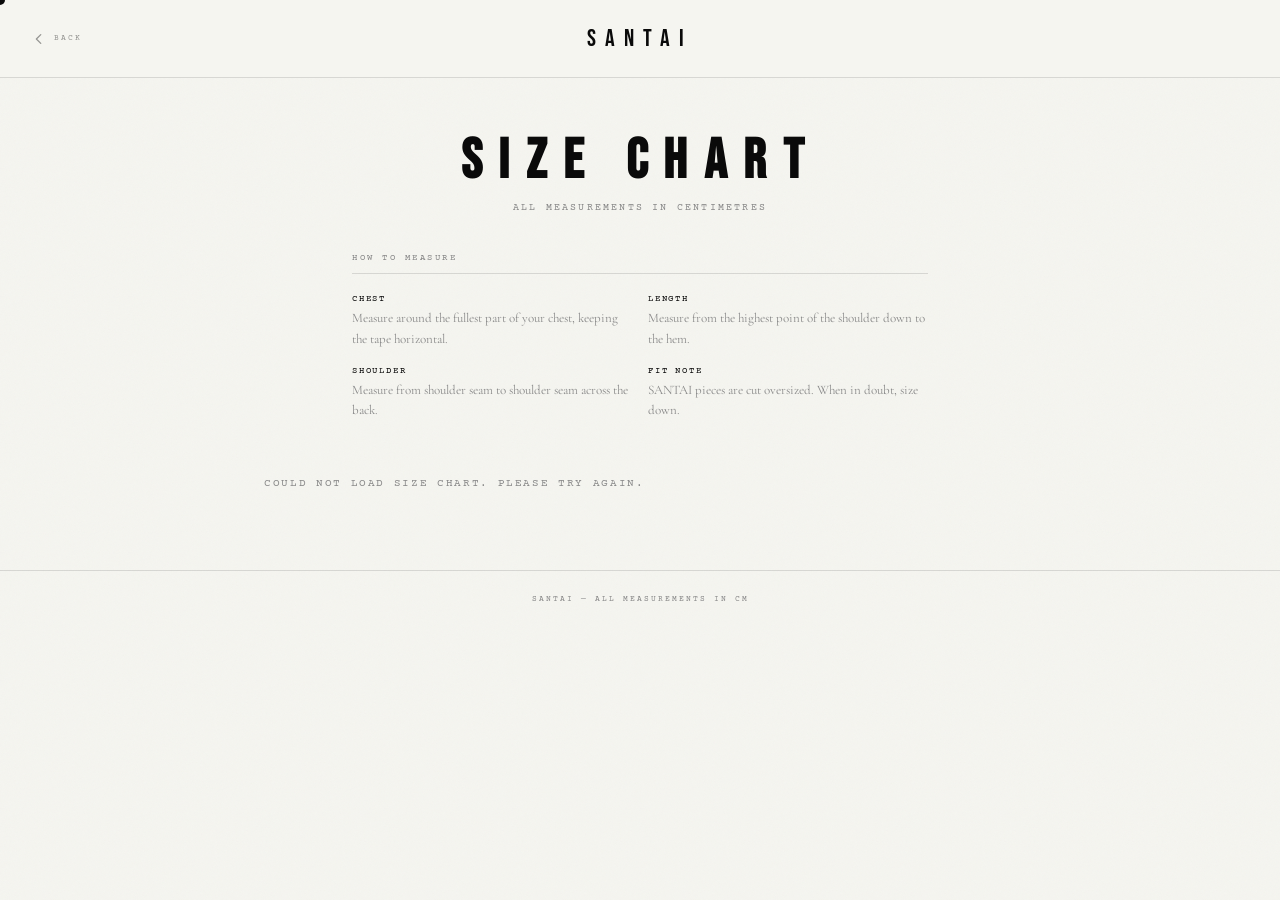
==== sizechart.html @ 9e0b858a "Rename sizechart to sizechart.html" ====
<!DOCTYPE html>
<html lang="en">
<head>
<meta charset="UTF-8"/>
<meta name="viewport" content="width=device-width, initial-scale=1.0"/>
<title>SANTAI — Size Chart</title>
<link rel="preconnect" href="https://fonts.googleapis.com">
<link rel="preconnect" href="https://fonts.gstatic.com" crossorigin>
<link rel="preconnect" href="https://iddwjrusnkvblezkrqjz.supabase.co">
<link href="https://fonts.googleapis.com/css2?family=Cormorant+Garamond:ital,wght@0,300;0,400;1,300&family=Bebas+Neue&family=Courier+Prime&display=swap" rel="stylesheet" media="print" onload="this.media='all'">
<noscript><link href="https://fonts.googleapis.com/css2?family=Cormorant+Garamond:ital,wght@0,300;0,400;1,300&family=Bebas+Neue&family=Courier+Prime&display=swap" rel="stylesheet"></noscript>
<style>
*,*::before,*::after{box-sizing:border-box;margin:0;padding:0}
:root{--bg:#f5f5f0;--fg:#0a0a0a;--mid:#888;--border:rgba(0,0,0,0.12)}
html{background:var(--bg);color:var(--fg);font-family:'Courier Prime',monospace}
body{min-height:100vh;overflow-x:hidden;cursor:none}
@media(pointer:coarse){body{cursor:auto}}

#cursor{position:fixed;top:0;left:0;z-index:9999;width:10px;height:10px;background:var(--fg);border-radius:50%;pointer-events:none;transform:translate(-50%,-50%);transition:width .2s,height .2s}
@media(pointer:coarse){#cursor{display:none}}

.grain{position:fixed;inset:0;z-index:0;pointer-events:none;opacity:.032;background-image:url("data:image/svg+xml,%3Csvg viewBox='0 0 256 256' xmlns='http://www.w3.org/2000/svg'%3E%3Cfilter id='n'%3E%3CfeTurbulence type='fractalNoise' baseFrequency='.9' numOctaves='4' stitchTiles='stitch'/%3E%3C/filter%3E%3Crect width='100%25' height='100%25' filter='url(%23n)'/%3E%3C/svg%3E");background-size:128px}

/* ── HEADER ── */
header{
  position:sticky;top:0;z-index:100;
  background:var(--bg);
  border-bottom:1px solid var(--border);
  display:flex;align-items:center;justify-content:center;
  padding:24px 32px;
  position:relative;
}
.back-link{
  position:absolute;left:32px;top:50%;transform:translateY(-50%);
  display:flex;align-items:center;gap:8px;
  font-size:8px;letter-spacing:.25em;text-transform:uppercase;
  color:var(--fg);opacity:.4;text-decoration:none;
  transition:opacity .2s;cursor:none;
}
.back-link:hover{opacity:1}
.back-link svg{display:block}
.logo-text{font-family:'Bebas Neue',sans-serif;font-size:24px;letter-spacing:.38em}
.logo-img{max-height:32px;max-width:140px;object-fit:contain;display:none}
.logo-img.show{display:block}

/* ── PAGE TITLE ── */
.page-title{
  text-align:center;
  padding:56px 32px 40px;
}
.page-title h1{
  font-family:'Bebas Neue',sans-serif;
  font-size:clamp(32px,6vw,56px);
  letter-spacing:.3em;
  line-height:1;
  margin-bottom:12px;
}
.page-title p{
  font-size:10px;letter-spacing:.22em;text-transform:uppercase;color:var(--mid);
}

/* ── MEASURING GUIDE ── */
.guide{
  max-width:640px;margin:0 auto 56px;
  padding:0 32px;
}
.guide-title{
  font-size:9px;letter-spacing:.28em;text-transform:uppercase;color:var(--mid);
  border-bottom:1px solid var(--border);padding-bottom:10px;margin-bottom:20px;
}
.guide-items{display:grid;grid-template-columns:1fr 1fr;gap:16px}
.guide-item{}
.guide-item strong{
  display:block;font-size:9px;letter-spacing:.2em;text-transform:uppercase;
  color:var(--fg);margin-bottom:4px;font-weight:normal;
}
.guide-item p{
  font-family:'Cormorant Garamond',serif;
  font-size:13px;line-height:1.6;color:var(--mid);
}
@media(max-width:480px){.guide-items{grid-template-columns:1fr}}

/* ── ARTICLES ── */
.articles{
  max-width:800px;margin:0 auto;
  padding:0 24px 80px;
  display:flex;flex-direction:column;gap:64px;
}

.article-block{}
.article-name{
  font-family:'Bebas Neue',sans-serif;
  font-size:clamp(24px,5vw,40px);
  letter-spacing:.28em;
  line-height:1;
  margin-bottom:4px;
}
.article-sub{
  font-size:9px;letter-spacing:.22em;text-transform:uppercase;color:var(--mid);
  margin-bottom:28px;
}

/* ── SIZE TABLE ── */
.sz-wrap{overflow-x:auto;-webkit-overflow-scrolling:touch;}
table.sz{
  width:100%;border-collapse:collapse;
  font-size:11px;letter-spacing:.15em;text-transform:uppercase;
}
table.sz th{
  border-bottom:1px solid var(--border);
  padding:10px 0;text-align:left;
  font-weight:normal;color:var(--mid);
  font-size:9px;letter-spacing:.2em;
  white-space:nowrap;
}
table.sz td{
  padding:12px 0;
  border-bottom:1px solid rgba(0,0,0,.06);
  font-family:'Cormorant Garamond',serif;
  font-size:15px;
  letter-spacing:.05em;
}
table.sz tr:last-child td{border-bottom:none}
table.sz td:first-child{
  font-family:'Bebas Neue',sans-serif;
  font-size:20px;letter-spacing:.2em;
}
table.sz td:not(:first-child){padding-right:16px}

/* ── MOBILE CARDS ── */
.sz-cards{display:none}
@media(max-width:500px){
  table.sz{display:none}
  .sz-cards{
    display:grid;
    grid-template-columns:1fr 1fr;
    gap:1px;
    background:var(--border);
    border:1px solid var(--border);
    overflow:hidden;
  }
  .sz-card{
    background:var(--bg);
    padding:16px 14px;
  }
  .sz-card-size{
    font-family:'Bebas Neue',sans-serif;
    font-size:28px;letter-spacing:.2em;
    color:var(--fg);line-height:1;
    margin-bottom:10px;
  }
  .sz-card-row{
    display:flex;justify-content:space-between;align-items:baseline;
    padding:4px 0;
    border-bottom:1px solid var(--border);
  }
  .sz-card-row:last-child{border-bottom:none}
  .sz-card-label{
    font-size:8px;letter-spacing:.2em;text-transform:uppercase;color:var(--mid);
  }
  .sz-card-val{
    font-family:'Cormorant Garamond',serif;
    font-size:14px;color:var(--fg);
  }
}

/* ── UNIT NOTE ── */
.unit-note{
  font-size:9px;letter-spacing:.2em;text-transform:uppercase;
  color:var(--mid);margin-top:16px;
}

/* ── FOOTER ── */
footer{
  border-top:1px solid var(--border);
  text-align:center;padding:24px 32px;
  font-size:8px;letter-spacing:.25em;text-transform:uppercase;color:var(--mid);
}

/* ── LOADING ── */
#loading{
  position:fixed;inset:0;z-index:500;
  background:var(--bg);
  display:flex;align-items:center;justify-content:center;
  flex-direction:column;gap:16px;
  transition:opacity .5s;
}
#loading.fade{opacity:0;pointer-events:none}
.loading-logo{font-family:'Bebas Neue',sans-serif;font-size:28px;letter-spacing:.4em}
.loading-bar-wrap{width:100px;height:1px;background:var(--border)}
.loading-bar{height:1px;background:var(--fg);width:0%;transition:width .4s ease}

@keyframes fadeUp{from{opacity:0;transform:translateY(12px)}to{opacity:1;transform:translateY(0)}}
.anim{animation:fadeUp .7s ease both}
</style>
</head>
<body>

<div id="cursor"></div>
<div class="grain"></div>

<div id="loading">
  <div class="loading-logo">SANTAI</div>
  <div class="loading-bar-wrap"><div class="loading-bar" id="lbar"></div></div>
</div>

<header>
  <a class="back-link" href="index.html">
    <svg width="14" height="14" viewBox="0 0 16 16" fill="none" stroke="currentColor" stroke-width="1.5" stroke-linecap="round" stroke-linejoin="round"><path d="M10 3L5 8l5 5"/></svg>
    Back
  </a>
  <img class="logo-img" id="logoImg" src="" alt="SANTAI" loading="eager"/>
  <div class="logo-text" id="logoText">SANTAI</div>
</header>

<main>
  <div class="page-title anim">
    <h1>Size Chart</h1>
    <p>All measurements in centimetres</p>
  </div>

  <div class="guide anim" style="animation-delay:.1s">
    <div class="guide-title">How to Measure</div>
    <div class="guide-items">
      <div class="guide-item">
        <strong>Chest</strong>
        <p>Measure around the fullest part of your chest, keeping the tape horizontal.</p>
      </div>
      <div class="guide-item">
        <strong>Length</strong>
        <p>Measure from the highest point of the shoulder down to the hem.</p>
      </div>
      <div class="guide-item">
        <strong>Shoulder</strong>
        <p>Measure from shoulder seam to shoulder seam across the back.</p>
      </div>
      <div class="guide-item">
        <strong>Fit Note</strong>
        <p>SANTAI pieces are cut oversized. When in doubt, size down.</p>
      </div>
    </div>
  </div>

  <div class="articles" id="articles"></div>
</main>

<footer id="footerTxt">SANTAI — All measurements in cm</footer>

<script>
const SB_URL='https://iddwjrusnkvblezkrqjz.supabase.co';
const SB_KEY='eyJhbGciOiJIUzI1NiIsInR5cCI6IkpXVCJ9.eyJpc3MiOiJzdXBhYmFzZSIsInJlZiI6ImlkZHdqcnVzbmt2YmxlemtycWp6Iiwicm9sZSI6ImFub24iLCJpYXQiOjE3NzM4NDg2NTYsImV4cCI6MjA4OTQyNDY1Nn0.Z_5QInMfYMbOY8HRz9omb-3LBKS4bU3V6q_-ESbgQW4';
const H={'apikey':SB_KEY,'Authorization':`Bearer ${SB_KEY}`};

// Cursor
const cur=document.getElementById('cursor');
document.addEventListener('mousemove',e=>{ cur.style.left=e.clientX+'px'; cur.style.top=e.clientY+'px'; });

function setBar(p){ document.getElementById('lbar').style.width=p+'%'; }
function hideLoading(){
  setBar(100);
  setTimeout(()=>{ const l=document.getElementById('loading'); l.classList.add('fade'); setTimeout(()=>l.style.display='none',500); },200);
}

function parseSizes(s){
  if(!s||!s.trim()) return [];
  return s.trim().split('\n').filter(Boolean).map(l=>{
    const[size,chest,length,shoulder]=l.split(',').map(x=>x.trim());
    return {size,chest,length,shoulder};
  });
}

function renderSzTable(sizes){
  const rows=sizes.map(r=>`<tr>
    <td>${r.size||''}</td>
    <td>${r.chest||''} cm</td>
    <td>${r.length||''} cm</td>
    <td>${r.shoulder||''} cm</td>
  </tr>`).join('');
  return `<table class="sz">
    <thead><tr><th>Size</th><th>Chest</th><th>Length</th><th>Shoulder</th></tr></thead>
    <tbody>${rows}</tbody>
  </table>`;
}

function renderSzCards(sizes){
  const cards=sizes.map(r=>`
    <div class="sz-card">
      <div class="sz-card-size">${r.size||''}</div>
      <div class="sz-card-row"><span class="sz-card-label">Chest</span><span class="sz-card-val">${r.chest||''} cm</span></div>
      <div class="sz-card-row"><span class="sz-card-label">Length</span><span class="sz-card-val">${r.length||''} cm</span></div>
      <div class="sz-card-row"><span class="sz-card-label">Shoulder</span><span class="sz-card-val">${r.shoulder||''} cm</span></div>
    </div>`).join('');
  return `<div class="sz-cards">${cards}</div>`;
}

async function load(){
  setBar(20);
  try{
    const [gRes,aRes]=await Promise.all([
      fetch(`${SB_URL}/rest/v1/santai_global?id=eq.1`,{headers:H}),
      fetch(`${SB_URL}/rest/v1/santai_articles?order=sort_order.asc`,{headers:H})
    ]);
    const [globals,arts]=await Promise.all([gRes.json(),aRes.json()]);
    const g=globals[0]||{};
    setBar(80);

    // Apply logo
    const li=document.getElementById('logoImg'), lt=document.getElementById('logoText');
    if(g.logo_img){ li.src=g.logo_img; li.classList.add('show'); lt.style.display='none'; }

    // Render articles
    const container=document.getElementById('articles');
    arts.forEach((art,i)=>{
      if(!art.sizes||!art.sizes.trim()) return;
      const sizes=parseSizes(art.sizes);
      if(!sizes.length) return;
      const block=document.createElement('div');
      block.className='article-block anim';
      block.style.animationDelay=(i*0.08+0.15)+'s';
      block.innerHTML=`
        <div class="article-name">${art.name||'Untitled'}</div>
        <div class="article-sub">${art.sub||''}</div>
        <div class="sz-wrap">
          ${renderSzTable(sizes)}
          ${renderSzCards(sizes)}
        </div>
        <div class="unit-note">All measurements in centimetres (cm)</div>`;
      container.appendChild(block);
    });

    hideLoading();
  }catch(e){
    console.error(e);
    document.getElementById('articles').innerHTML=`<p style="color:var(--mid);font-size:11px;letter-spacing:.15em;text-transform:uppercase">Could not load size chart. Please try again.</p>`;
    hideLoading();
  }
}

load();
</script>
</body>
</html>
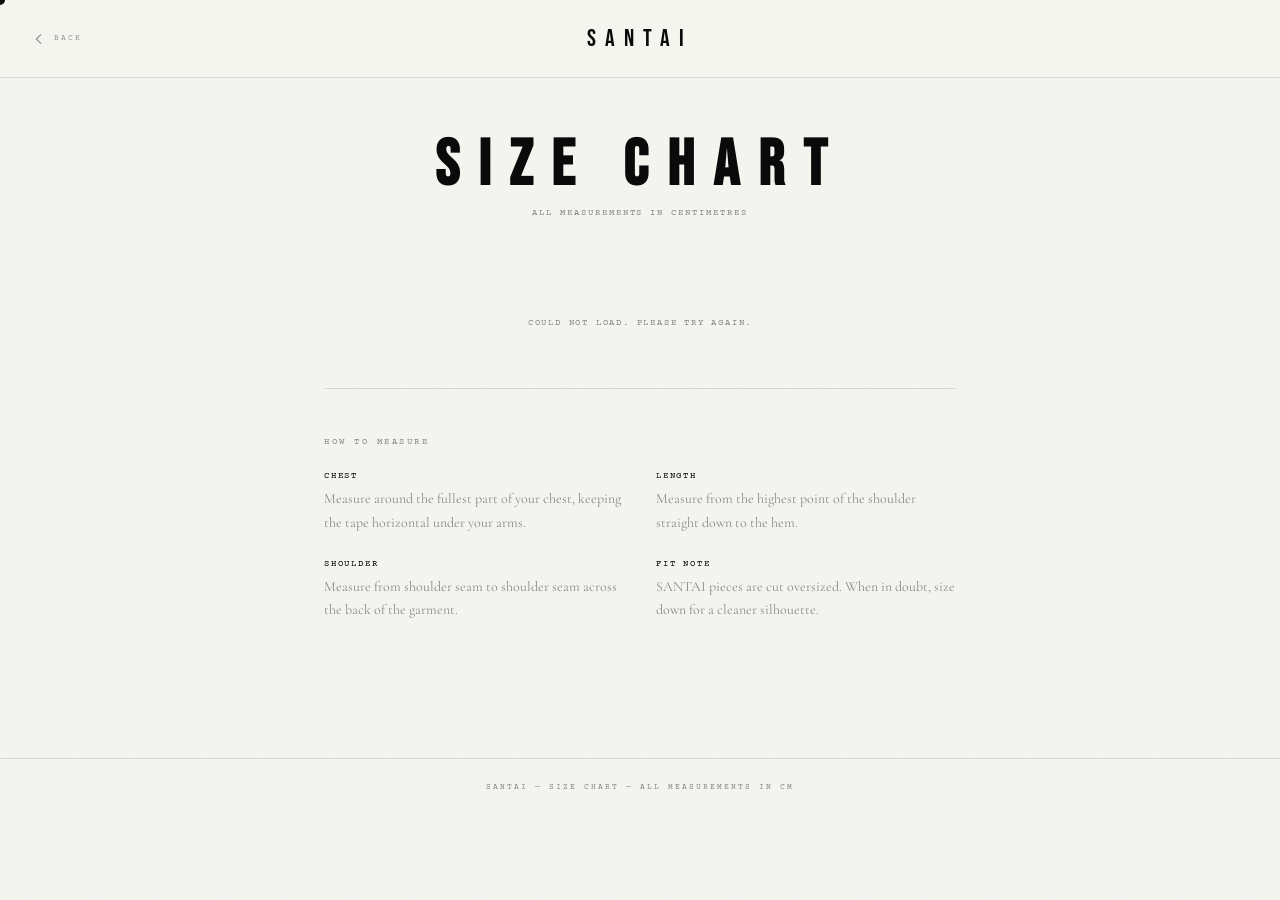
==== commit 2c3bd718: "Update sizechart.html" ====
--- a/sizechart.html
+++ b/sizechart.html
@@ -43,92 +43,59 @@
 .logo-img{max-height:32px;max-width:140px;object-fit:contain;display:none}
 .logo-img.show{display:block}
 
+/* ── MAIN WRAP ── */
+.wrap{
+  max-width:680px;
+  margin:0 auto;
+  padding:0 24px 80px;
+}
+
 /* ── PAGE TITLE ── */
 .page-title{
   text-align:center;
-  padding:56px 32px 40px;
+  padding:56px 0 40px;
 }
 .page-title h1{
   font-family:'Bebas Neue',sans-serif;
-  font-size:clamp(32px,6vw,56px);
+  font-size:clamp(36px,7vw,64px);
   letter-spacing:.3em;
   line-height:1;
-  margin-bottom:12px;
+  margin-bottom:10px;
 }
 .page-title p{
-  font-size:10px;letter-spacing:.22em;text-transform:uppercase;color:var(--mid);
-}
-
-/* ── MEASURING GUIDE ── */
-.guide{
-  max-width:640px;margin:0 auto 56px;
-  padding:0 32px;
-}
-.guide-title{
-  font-size:9px;letter-spacing:.28em;text-transform:uppercase;color:var(--mid);
-  border-bottom:1px solid var(--border);padding-bottom:10px;margin-bottom:20px;
-}
-.guide-items{display:grid;grid-template-columns:1fr 1fr;gap:16px}
-.guide-item{}
-.guide-item strong{
-  display:block;font-size:9px;letter-spacing:.2em;text-transform:uppercase;
-  color:var(--fg);margin-bottom:4px;font-weight:normal;
-}
-.guide-item p{
-  font-family:'Cormorant Garamond',serif;
-  font-size:13px;line-height:1.6;color:var(--mid);
-}
-@media(max-width:480px){.guide-items{grid-template-columns:1fr}}
-
-/* ── ARTICLES ── */
-.articles{
-  max-width:800px;margin:0 auto;
-  padding:0 24px 80px;
-  display:flex;flex-direction:column;gap:64px;
-}
-
-.article-block{}
-.article-name{
-  font-family:'Bebas Neue',sans-serif;
-  font-size:clamp(24px,5vw,40px);
-  letter-spacing:.28em;
-  line-height:1;
-  margin-bottom:4px;
-}
-.article-sub{
   font-size:9px;letter-spacing:.22em;text-transform:uppercase;color:var(--mid);
-  margin-bottom:28px;
-}
-
-/* ── SIZE TABLE ── */
-.sz-wrap{overflow-x:auto;-webkit-overflow-scrolling:touch;}
+}
+
+/* ── SIZE TABLE — desktop ── */
+.sz-wrap{overflow-x:auto;-webkit-overflow-scrolling:touch;margin-bottom:12px}
 table.sz{
   width:100%;border-collapse:collapse;
-  font-size:11px;letter-spacing:.15em;text-transform:uppercase;
 }
 table.sz th{
   border-bottom:1px solid var(--border);
   padding:10px 0;text-align:left;
   font-weight:normal;color:var(--mid);
-  font-size:9px;letter-spacing:.2em;
+  font-size:9px;letter-spacing:.22em;text-transform:uppercase;
   white-space:nowrap;
 }
 table.sz td{
-  padding:12px 0;
+  padding:16px 0;
   border-bottom:1px solid rgba(0,0,0,.06);
-  font-family:'Cormorant Garamond',serif;
-  font-size:15px;
-  letter-spacing:.05em;
 }
 table.sz tr:last-child td{border-bottom:none}
 table.sz td:first-child{
   font-family:'Bebas Neue',sans-serif;
-  font-size:20px;letter-spacing:.2em;
-}
-table.sz td:not(:first-child){padding-right:16px}
-
-/* ── MOBILE CARDS ── */
+  font-size:26px;letter-spacing:.2em;width:80px;
+}
+table.sz td:not(:first-child){
+  font-family:'Cormorant Garamond',serif;
+  font-size:17px;letter-spacing:.04em;
+  padding-right:20px;
+}
+
+/* ── SIZE CARDS — mobile ── */
 .sz-cards{display:none}
+
 @media(max-width:500px){
   table.sz{display:none}
   .sz-cards{
@@ -138,36 +105,61 @@
     background:var(--border);
     border:1px solid var(--border);
     overflow:hidden;
+    margin-bottom:12px;
   }
   .sz-card{
     background:var(--bg);
-    padding:16px 14px;
+    padding:18px 14px;
   }
   .sz-card-size{
     font-family:'Bebas Neue',sans-serif;
-    font-size:28px;letter-spacing:.2em;
+    font-size:32px;letter-spacing:.2em;
     color:var(--fg);line-height:1;
-    margin-bottom:10px;
+    margin-bottom:12px;
   }
   .sz-card-row{
     display:flex;justify-content:space-between;align-items:baseline;
-    padding:4px 0;
+    padding:5px 0;
     border-bottom:1px solid var(--border);
   }
   .sz-card-row:last-child{border-bottom:none}
-  .sz-card-label{
-    font-size:8px;letter-spacing:.2em;text-transform:uppercase;color:var(--mid);
-  }
-  .sz-card-val{
-    font-family:'Cormorant Garamond',serif;
-    font-size:14px;color:var(--fg);
-  }
+  .sz-card-label{font-size:8px;letter-spacing:.2em;text-transform:uppercase;color:var(--mid)}
+  .sz-card-val{font-family:'Cormorant Garamond',serif;font-size:15px;color:var(--fg)}
 }
 
 /* ── UNIT NOTE ── */
 .unit-note{
   font-size:9px;letter-spacing:.2em;text-transform:uppercase;
-  color:var(--mid);margin-top:16px;
+  color:var(--mid);margin-bottom:56px;
+}
+
+/* ── DIVIDER ── */
+.divider{height:1px;background:var(--border);margin-bottom:48px}
+
+/* ── HOW TO MEASURE ── */
+.section-label{
+  font-size:9px;letter-spacing:.28em;text-transform:uppercase;
+  color:var(--mid);margin-bottom:24px;
+}
+.guide-items{
+  display:grid;grid-template-columns:1fr 1fr;gap:24px 32px;
+  margin-bottom:56px;
+}
+@media(max-width:480px){.guide-items{grid-template-columns:1fr;gap:20px}}
+
+.guide-item strong{
+  display:block;font-size:9px;letter-spacing:.2em;text-transform:uppercase;
+  color:var(--fg);margin-bottom:6px;font-weight:normal;
+}
+.guide-item p{
+  font-family:'Cormorant Garamond',serif;
+  font-size:14px;line-height:1.7;color:var(--mid);
+}
+
+/* ── EMPTY STATE ── */
+.empty{
+  text-align:center;padding:60px 0;
+  font-size:9px;letter-spacing:.2em;text-transform:uppercase;color:var(--mid);
 }
 
 /* ── FOOTER ── */
@@ -190,8 +182,8 @@
 .loading-bar-wrap{width:100px;height:1px;background:var(--border)}
 .loading-bar{height:1px;background:var(--fg);width:0%;transition:width .4s ease}
 
-@keyframes fadeUp{from{opacity:0;transform:translateY(12px)}to{opacity:1;transform:translateY(0)}}
-.anim{animation:fadeUp .7s ease both}
+@keyframes fadeUp{from{opacity:0;transform:translateY(10px)}to{opacity:1;transform:translateY(0)}}
+.anim{animation:fadeUp .65s ease both}
 </style>
 </head>
 <body>
@@ -205,7 +197,7 @@
 </div>
 
 <header>
-  <a class="back-link" href="index.html">
+  <a class="back-link" href="index.html" cursor="none">
     <svg width="14" height="14" viewBox="0 0 16 16" fill="none" stroke="currentColor" stroke-width="1.5" stroke-linecap="round" stroke-linejoin="round"><path d="M10 3L5 8l5 5"/></svg>
     Back
   </a>
@@ -214,44 +206,53 @@
 </header>
 
 <main>
-  <div class="page-title anim">
-    <h1>Size Chart</h1>
-    <p>All measurements in centimetres</p>
-  </div>
-
-  <div class="guide anim" style="animation-delay:.1s">
-    <div class="guide-title">How to Measure</div>
-    <div class="guide-items">
-      <div class="guide-item">
-        <strong>Chest</strong>
-        <p>Measure around the fullest part of your chest, keeping the tape horizontal.</p>
-      </div>
-      <div class="guide-item">
-        <strong>Length</strong>
-        <p>Measure from the highest point of the shoulder down to the hem.</p>
-      </div>
-      <div class="guide-item">
-        <strong>Shoulder</strong>
-        <p>Measure from shoulder seam to shoulder seam across the back.</p>
-      </div>
-      <div class="guide-item">
-        <strong>Fit Note</strong>
-        <p>SANTAI pieces are cut oversized. When in doubt, size down.</p>
+  <div class="wrap">
+
+    <!-- TITLE -->
+    <div class="page-title anim">
+      <h1>Size Chart</h1>
+      <p>All measurements in centimetres</p>
+    </div>
+
+    <!-- SIZE CHART — rendered by JS -->
+    <div id="sz-container" class="anim" style="animation-delay:.1s"></div>
+
+    <!-- DIVIDER -->
+    <div class="divider anim" style="animation-delay:.18s"></div>
+
+    <!-- HOW TO MEASURE -->
+    <div class="anim" style="animation-delay:.22s">
+      <div class="section-label">How to Measure</div>
+      <div class="guide-items">
+        <div class="guide-item">
+          <strong>Chest</strong>
+          <p>Measure around the fullest part of your chest, keeping the tape horizontal under your arms.</p>
+        </div>
+        <div class="guide-item">
+          <strong>Length</strong>
+          <p>Measure from the highest point of the shoulder straight down to the hem.</p>
+        </div>
+        <div class="guide-item">
+          <strong>Shoulder</strong>
+          <p>Measure from shoulder seam to shoulder seam across the back of the garment.</p>
+        </div>
+        <div class="guide-item">
+          <strong>Fit Note</strong>
+          <p>SANTAI pieces are cut oversized. When in doubt, size down for a cleaner silhouette.</p>
+        </div>
       </div>
     </div>
+
   </div>
-
-  <div class="articles" id="articles"></div>
 </main>
 
-<footer id="footerTxt">SANTAI — All measurements in cm</footer>
+<footer>SANTAI — Size Chart — All measurements in cm</footer>
 
 <script>
 const SB_URL='https://iddwjrusnkvblezkrqjz.supabase.co';
 const SB_KEY='eyJhbGciOiJIUzI1NiIsInR5cCI6IkpXVCJ9.eyJpc3MiOiJzdXBhYmFzZSIsInJlZiI6ImlkZHdqcnVzbmt2YmxlemtycWp6Iiwicm9sZSI6ImFub24iLCJpYXQiOjE3NzM4NDg2NTYsImV4cCI6MjA4OTQyNDY1Nn0.Z_5QInMfYMbOY8HRz9omb-3LBKS4bU3V6q_-ESbgQW4';
 const H={'apikey':SB_KEY,'Authorization':`Bearer ${SB_KEY}`};
 
-// Cursor
 const cur=document.getElementById('cursor');
 document.addEventListener('mousemove',e=>{ cur.style.left=e.clientX+'px'; cur.style.top=e.clientY+'px'; });
 
@@ -269,20 +270,20 @@
   });
 }
 
-function renderSzTable(sizes){
+function renderTable(sizes){
   const rows=sizes.map(r=>`<tr>
     <td>${r.size||''}</td>
     <td>${r.chest||''} cm</td>
     <td>${r.length||''} cm</td>
     <td>${r.shoulder||''} cm</td>
   </tr>`).join('');
-  return `<table class="sz">
+  return `<div class="sz-wrap"><table class="sz">
     <thead><tr><th>Size</th><th>Chest</th><th>Length</th><th>Shoulder</th></tr></thead>
     <tbody>${rows}</tbody>
-  </table>`;
-}
-
-function renderSzCards(sizes){
+  </table></div>`;
+}
+
+function renderCards(sizes){
   const cards=sizes.map(r=>`
     <div class="sz-card">
       <div class="sz-card-size">${r.size||''}</div>
@@ -296,42 +297,31 @@
 async function load(){
   setBar(20);
   try{
-    const [gRes,aRes]=await Promise.all([
-      fetch(`${SB_URL}/rest/v1/santai_global?id=eq.1`,{headers:H}),
-      fetch(`${SB_URL}/rest/v1/santai_articles?order=sort_order.asc`,{headers:H})
-    ]);
-    const [globals,arts]=await Promise.all([gRes.json(),aRes.json()]);
-    const g=globals[0]||{};
+    const res=await fetch(`${SB_URL}/rest/v1/santai_global?id=eq.1`,{headers:H});
+    const data=await res.json();
+    const g=data[0]||{};
     setBar(80);
 
     // Apply logo
     const li=document.getElementById('logoImg'), lt=document.getElementById('logoText');
     if(g.logo_img){ li.src=g.logo_img; li.classList.add('show'); lt.style.display='none'; }
 
-    // Render articles
-    const container=document.getElementById('articles');
-    arts.forEach((art,i)=>{
-      if(!art.sizes||!art.sizes.trim()) return;
-      const sizes=parseSizes(art.sizes);
-      if(!sizes.length) return;
-      const block=document.createElement('div');
-      block.className='article-block anim';
-      block.style.animationDelay=(i*0.08+0.15)+'s';
-      block.innerHTML=`
-        <div class="article-name">${art.name||'Untitled'}</div>
-        <div class="article-sub">${art.sub||''}</div>
-        <div class="sz-wrap">
-          ${renderSzTable(sizes)}
-          ${renderSzCards(sizes)}
-        </div>
-        <div class="unit-note">All measurements in centimetres (cm)</div>`;
-      container.appendChild(block);
-    });
+    // Render global size chart
+    const container=document.getElementById('sz-container');
+    const sizes=parseSizes(g.size_chart||'');
+    if(sizes.length){
+      container.innerHTML=
+        renderTable(sizes)+
+        renderCards(sizes)+
+        `<div class="unit-note">All measurements in centimetres (cm)</div>`;
+    } else {
+      container.innerHTML=`<div class="empty">Size chart coming soon.</div>`;
+    }
 
     hideLoading();
   }catch(e){
     console.error(e);
-    document.getElementById('articles').innerHTML=`<p style="color:var(--mid);font-size:11px;letter-spacing:.15em;text-transform:uppercase">Could not load size chart. Please try again.</p>`;
+    document.getElementById('sz-container').innerHTML=`<div class="empty">Could not load. Please try again.</div>`;
     hideLoading();
   }
 }
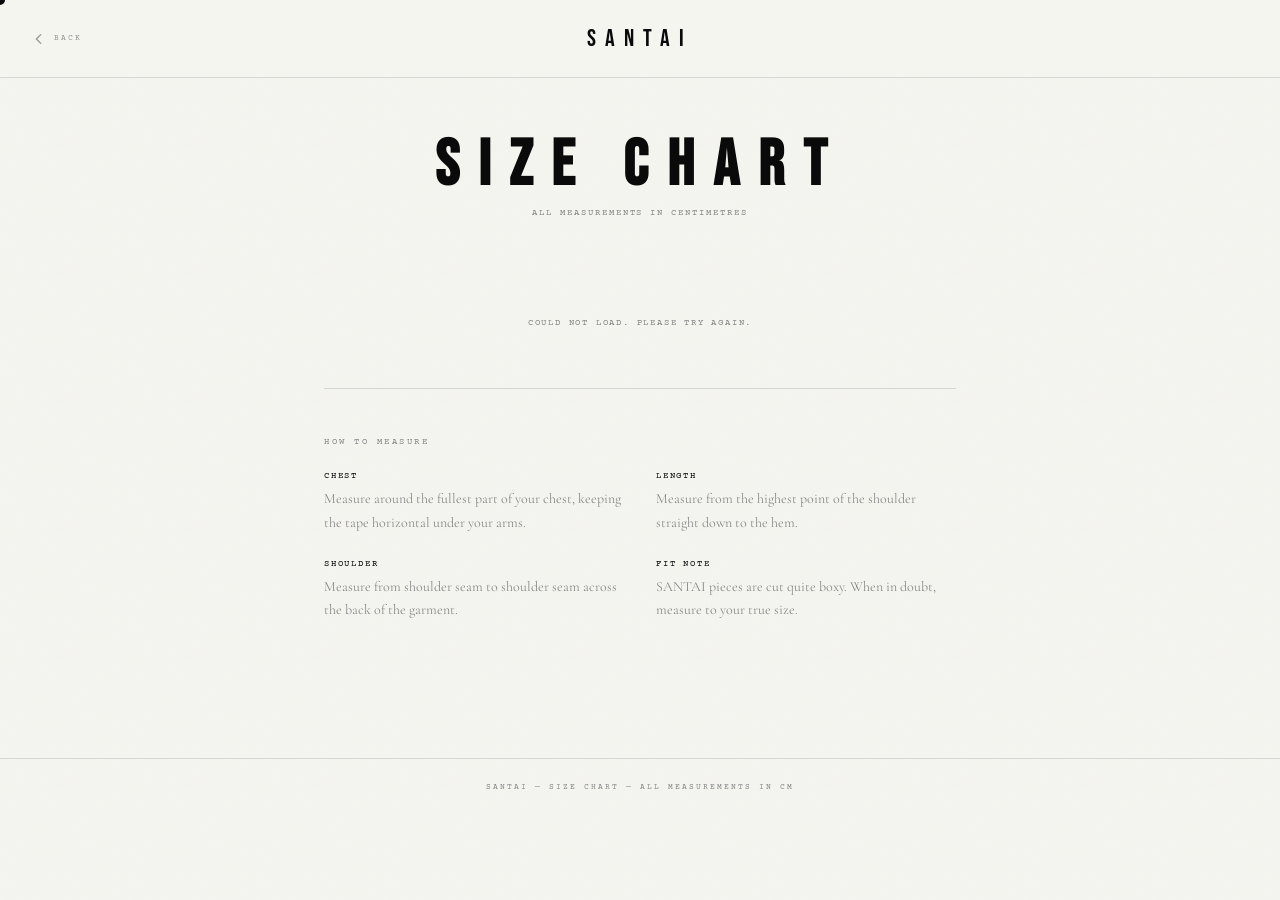
==== commit 2cfe6ed6: "Update sizechart.html" ====
--- a/sizechart.html
+++ b/sizechart.html
@@ -4,6 +4,7 @@
 <meta charset="UTF-8"/>
 <meta name="viewport" content="width=device-width, initial-scale=1.0"/>
 <title>SANTAI — Size Chart</title>
+  <link rel="icon" type="image/png" href="[data-uri]"/>
 <link rel="preconnect" href="https://fonts.googleapis.com">
 <link rel="preconnect" href="https://fonts.gstatic.com" crossorigin>
 <link rel="preconnect" href="https://iddwjrusnkvblezkrqjz.supabase.co">
@@ -238,7 +239,7 @@
         </div>
         <div class="guide-item">
           <strong>Fit Note</strong>
-          <p>SANTAI pieces are cut oversized. When in doubt, size down for a cleaner silhouette.</p>
+          <p>SANTAI pieces are cut quite boxy. When in doubt, measure to your true size.</p>
         </div>
       </div>
     </div>
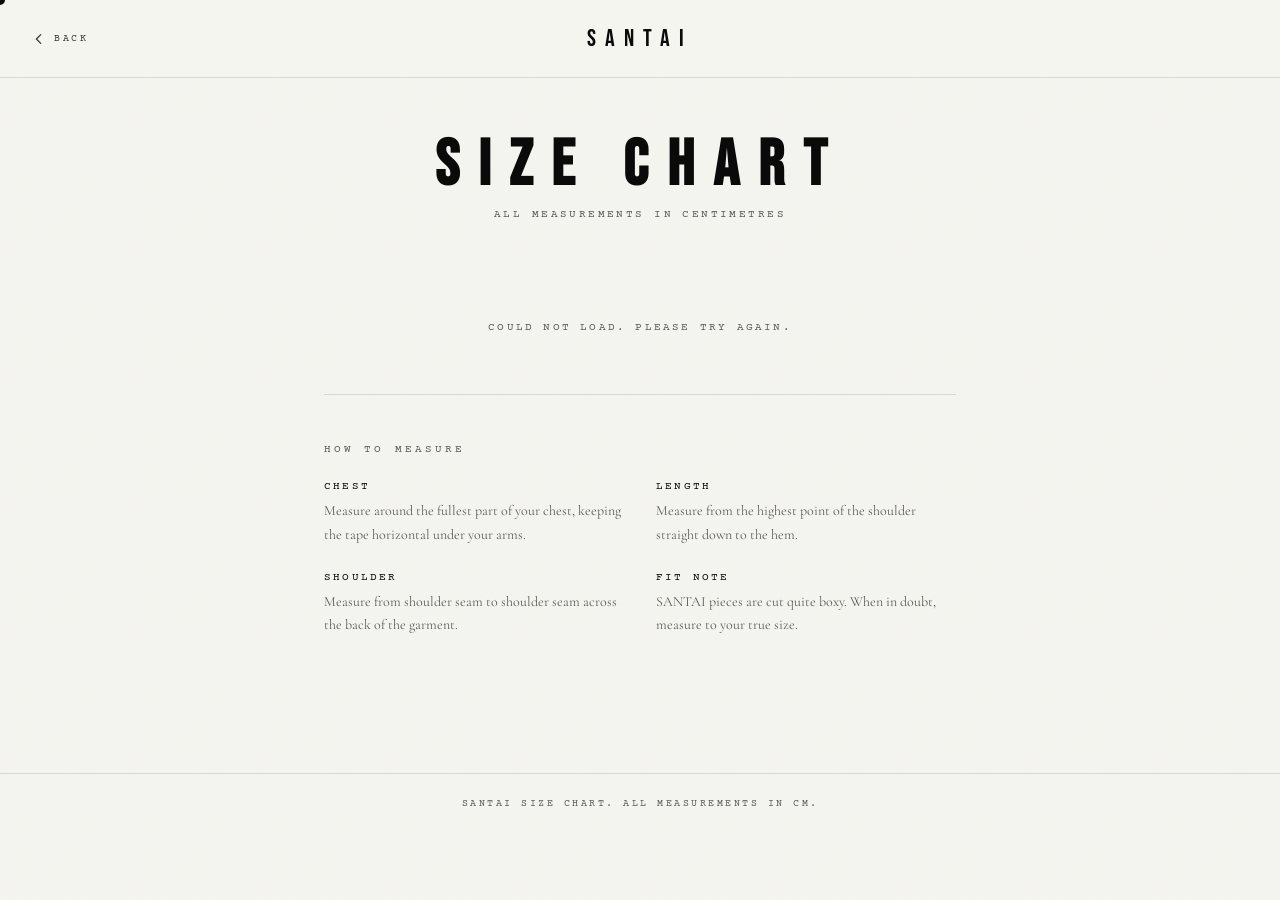
==== commit f18fce06: "Fix antislop audit findings 1-9: contrast, keyboard access, states, em dashes, DESIGN.md Co-Authored" ====
--- a/sizechart.html
+++ b/sizechart.html
@@ -3,7 +3,7 @@
 <head>
 <meta charset="UTF-8"/>
 <meta name="viewport" content="width=device-width, initial-scale=1.0"/>
-<title>SANTAI — Size Chart</title>
+<title>SANTAI: Size Chart</title>
   <link rel="icon" type="image/png" href="[data-uri]"/>
 <link rel="preconnect" href="https://fonts.googleapis.com">
 <link rel="preconnect" href="https://fonts.gstatic.com" crossorigin>
@@ -12,7 +12,7 @@
 <noscript><link href="https://fonts.googleapis.com/css2?family=Cormorant+Garamond:ital,wght@0,300;0,400;1,300&family=Bebas+Neue&family=Courier+Prime&display=swap" rel="stylesheet"></noscript>
 <style>
 *,*::before,*::after{box-sizing:border-box;margin:0;padding:0}
-:root{--bg:#f5f5f0;--fg:#0a0a0a;--mid:#888;--border:rgba(0,0,0,0.12)}
+:root{--bg:#f5f5f0;--fg:#0a0a0a;--mid:#5c5c58;--border:rgba(0,0,0,0.12)}
 html{background:var(--bg);color:var(--fg);font-family:'Courier Prime',monospace}
 body{min-height:100vh;overflow-x:hidden;cursor:none}
 @media(pointer:coarse){body{cursor:auto}}
@@ -34,9 +34,9 @@
 .back-link{
   position:absolute;left:32px;top:50%;transform:translateY(-50%);
   display:flex;align-items:center;gap:8px;
-  font-size:8px;letter-spacing:.25em;text-transform:uppercase;
-  color:var(--fg);opacity:.4;text-decoration:none;
-  transition:opacity .2s;cursor:none;
+  font-size:10px;letter-spacing:.25em;text-transform:uppercase;
+  color:var(--fg);opacity:.8;text-decoration:none;min-height:44px;padding:0 12px;margin-left:-12px;
+  transition:opacity .2s;cursor:pointer;
 }
 .back-link:hover{opacity:1}
 .back-link svg{display:block}
@@ -64,7 +64,7 @@
   margin-bottom:10px;
 }
 .page-title p{
-  font-size:9px;letter-spacing:.22em;text-transform:uppercase;color:var(--mid);
+  font-size:11px;letter-spacing:.22em;text-transform:uppercase;color:var(--mid);
 }
 
 /* ── SIZE TABLE — desktop ── */
@@ -76,7 +76,7 @@
   border-bottom:1px solid var(--border);
   padding:10px 0;text-align:left;
   font-weight:normal;color:var(--mid);
-  font-size:9px;letter-spacing:.22em;text-transform:uppercase;
+  font-size:11px;letter-spacing:.22em;text-transform:uppercase;
   white-space:nowrap;
 }
 table.sz td{
@@ -124,13 +124,13 @@
     border-bottom:1px solid var(--border);
   }
   .sz-card-row:last-child{border-bottom:none}
-  .sz-card-label{font-size:8px;letter-spacing:.2em;text-transform:uppercase;color:var(--mid)}
+  .sz-card-label{font-size:10px;letter-spacing:.2em;text-transform:uppercase;color:var(--mid)}
   .sz-card-val{font-family:'Cormorant Garamond',serif;font-size:15px;color:var(--fg)}
 }
 
 /* ── UNIT NOTE ── */
 .unit-note{
-  font-size:9px;letter-spacing:.2em;text-transform:uppercase;
+  font-size:11px;letter-spacing:.2em;text-transform:uppercase;
   color:var(--mid);margin-bottom:56px;
 }
 
@@ -139,7 +139,7 @@
 
 /* ── HOW TO MEASURE ── */
 .section-label{
-  font-size:9px;letter-spacing:.28em;text-transform:uppercase;
+  font-size:11px;letter-spacing:.28em;text-transform:uppercase;
   color:var(--mid);margin-bottom:24px;
 }
 .guide-items{
@@ -149,7 +149,7 @@
 @media(max-width:480px){.guide-items{grid-template-columns:1fr;gap:20px}}
 
 .guide-item strong{
-  display:block;font-size:9px;letter-spacing:.2em;text-transform:uppercase;
+  display:block;font-size:11px;letter-spacing:.2em;text-transform:uppercase;
   color:var(--fg);margin-bottom:6px;font-weight:normal;
 }
 .guide-item p{
@@ -160,14 +160,14 @@
 /* ── EMPTY STATE ── */
 .empty{
   text-align:center;padding:60px 0;
-  font-size:9px;letter-spacing:.2em;text-transform:uppercase;color:var(--mid);
+  font-size:11px;letter-spacing:.2em;text-transform:uppercase;color:var(--mid);
 }
 
 /* ── FOOTER ── */
 footer{
   border-top:1px solid var(--border);
   text-align:center;padding:24px 32px;
-  font-size:8px;letter-spacing:.25em;text-transform:uppercase;color:var(--mid);
+  font-size:10px;letter-spacing:.25em;text-transform:uppercase;color:var(--mid);
 }
 
 /* ── LOADING ── */
@@ -185,6 +185,11 @@
 
 @keyframes fadeUp{from{opacity:0;transform:translateY(10px)}to{opacity:1;transform:translateY(0)}}
 .anim{animation:fadeUp .65s ease both}
+#cursor.over{opacity:0}
+:focus-visible{outline:2px solid var(--fg)!important;outline-offset:3px}
+@media(prefers-reduced-motion:reduce){
+  *,*::before,*::after{animation-duration:.01ms!important;animation-iteration-count:1!important;transition-duration:.01ms!important}
+}
 </style>
 </head>
 <body>
@@ -198,11 +203,11 @@
 </div>
 
 <header>
-  <a class="back-link" href="index.html" cursor="none">
+  <a class="back-link" href="index.html">
     <svg width="14" height="14" viewBox="0 0 16 16" fill="none" stroke="currentColor" stroke-width="1.5" stroke-linecap="round" stroke-linejoin="round"><path d="M10 3L5 8l5 5"/></svg>
     Back
   </a>
-  <img class="logo-img" id="logoImg" src="" alt="SANTAI" loading="eager"/>
+  <img class="logo-img" id="logoImg" src="[data-uri]" width="140" height="32" alt="SANTAI" loading="eager"/>
   <div class="logo-text" id="logoText">SANTAI</div>
 </header>
 
@@ -215,7 +220,7 @@
       <p>All measurements in centimetres</p>
     </div>
 
-    <!-- SIZE CHART — rendered by JS -->
+    <!-- SIZE CHART, rendered by JS -->
     <div id="sz-container" class="anim" style="animation-delay:.1s"></div>
 
     <!-- DIVIDER -->
@@ -247,7 +252,7 @@
   </div>
 </main>
 
-<footer>SANTAI — Size Chart — All measurements in cm</footer>
+<footer>SANTAI size chart. All measurements in cm.</footer>
 
 <script>
 const SB_URL='https://iddwjrusnkvblezkrqjz.supabase.co';
@@ -256,6 +261,7 @@
 
 const cur=document.getElementById('cursor');
 document.addEventListener('mousemove',e=>{ cur.style.left=e.clientX+'px'; cur.style.top=e.clientY+'px'; });
+document.addEventListener('mouseover',e=>{ cur.classList.toggle('over', !!e.target.closest('a,button')); });
 
 function setBar(p){ document.getElementById('lbar').style.width=p+'%'; }
 function hideLoading(){
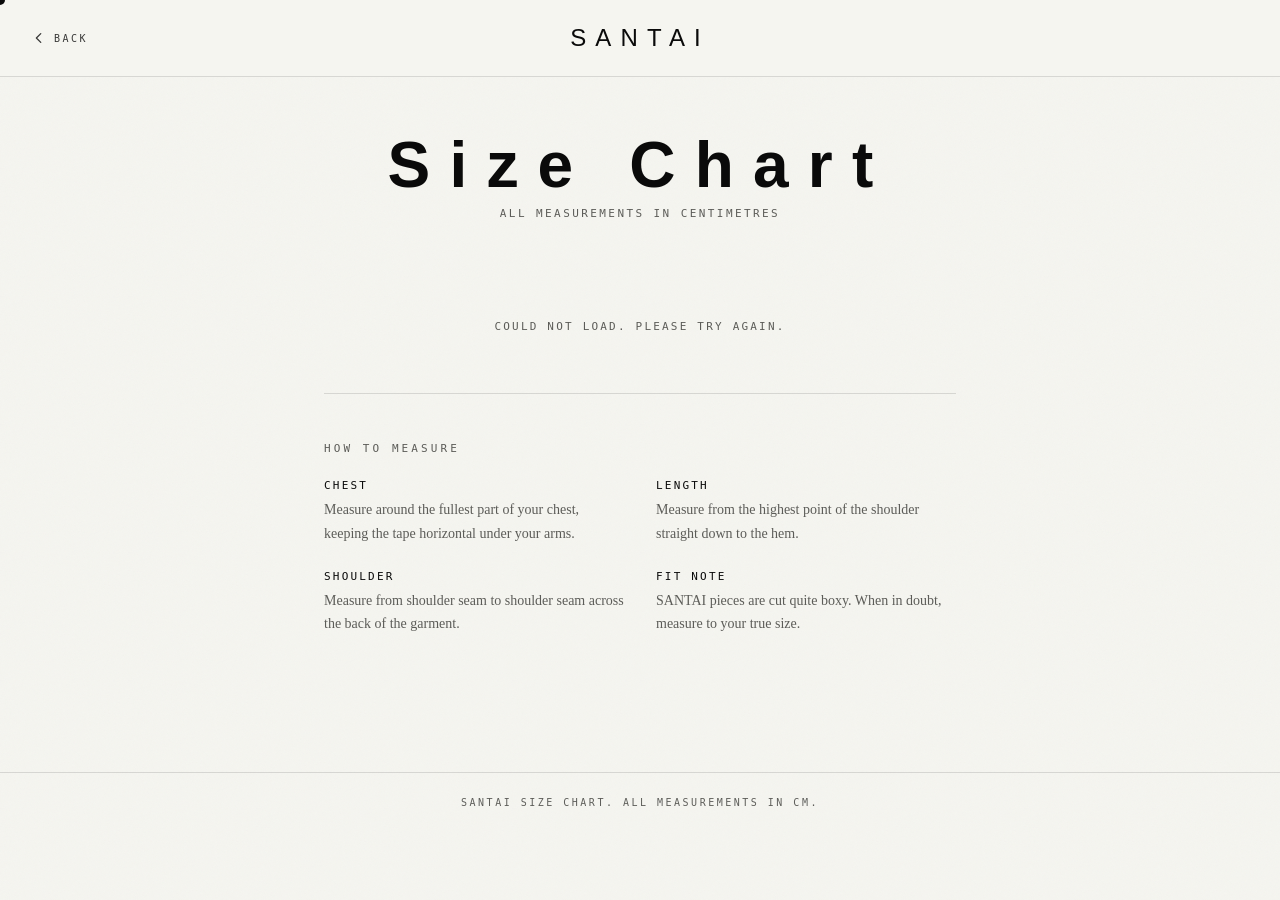
==== commit 8abd7a6c: "Secure the CMS: Supabase Auth sign-in, row-level security SQL, escaped output, CSP Co-Authored-By: C" ====
--- a/sizechart.html
+++ b/sizechart.html
@@ -2,6 +2,7 @@
 <html lang="en">
 <head>
 <meta charset="UTF-8"/>
+<meta http-equiv="Content-Security-Policy" content="default-src 'none'; script-src 'self' 'unsafe-inline'; style-src 'self' 'unsafe-inline' https://fonts.googleapis.com; font-src https://fonts.gstatic.com; img-src 'self' data: https://iddwjrusnkvblezkrqjz.supabase.co; connect-src https://iddwjrusnkvblezkrqjz.supabase.co; base-uri 'none'; form-action 'none'; object-src 'none'"/>
 <meta name="viewport" content="width=device-width, initial-scale=1.0"/>
 <title>SANTAI: Size Chart</title>
   <link rel="icon" type="image/png" href="[data-uri]"/>
@@ -269,6 +270,8 @@
   setTimeout(()=>{ const l=document.getElementById('loading'); l.classList.add('fade'); setTimeout(()=>l.style.display='none',500); },200);
 }
 
+const esc = v => String(v==null?'':v).replace(/[&<>"']/g, c=>({'&':'&amp;','<':'&lt;','>':'&gt;','"':'&quot;',"'":'&#39;'}[c]));
+function safeUrl(u){ try{ const x=new URL(String(u||'')); return x.protocol==='https:'?x.href:''; }catch(e){ return ''; } }
 function parseSizes(s){
   if(!s||!s.trim()) return [];
   return s.trim().split('\n').filter(Boolean).map(l=>{
@@ -279,10 +282,10 @@
 
 function renderTable(sizes){
   const rows=sizes.map(r=>`<tr>
-    <td>${r.size||''}</td>
-    <td>${r.chest||''} cm</td>
-    <td>${r.length||''} cm</td>
-    <td>${r.shoulder||''} cm</td>
+    <td>${esc(r.size)}</td>
+    <td>${esc(r.chest)} cm</td>
+    <td>${esc(r.length)} cm</td>
+    <td>${esc(r.shoulder)} cm</td>
   </tr>`).join('');
   return `<div class="sz-wrap"><table class="sz">
     <thead><tr><th>Size</th><th>Chest</th><th>Length</th><th>Shoulder</th></tr></thead>
@@ -293,10 +296,10 @@
 function renderCards(sizes){
   const cards=sizes.map(r=>`
     <div class="sz-card">
-      <div class="sz-card-size">${r.size||''}</div>
-      <div class="sz-card-row"><span class="sz-card-label">Chest</span><span class="sz-card-val">${r.chest||''} cm</span></div>
-      <div class="sz-card-row"><span class="sz-card-label">Length</span><span class="sz-card-val">${r.length||''} cm</span></div>
-      <div class="sz-card-row"><span class="sz-card-label">Shoulder</span><span class="sz-card-val">${r.shoulder||''} cm</span></div>
+      <div class="sz-card-size">${esc(r.size)}</div>
+      <div class="sz-card-row"><span class="sz-card-label">Chest</span><span class="sz-card-val">${esc(r.chest)} cm</span></div>
+      <div class="sz-card-row"><span class="sz-card-label">Length</span><span class="sz-card-val">${esc(r.length)} cm</span></div>
+      <div class="sz-card-row"><span class="sz-card-label">Shoulder</span><span class="sz-card-val">${esc(r.shoulder)} cm</span></div>
     </div>`).join('');
   return `<div class="sz-cards">${cards}</div>`;
 }
@@ -311,7 +314,8 @@
 
     // Apply logo
     const li=document.getElementById('logoImg'), lt=document.getElementById('logoText');
-    if(g.logo_img){ li.src=g.logo_img; li.classList.add('show'); lt.style.display='none'; }
+    const logoUrl=safeUrl(g.logo_img);
+    if(logoUrl){ li.src=logoUrl; li.classList.add('show'); lt.style.display='none'; }
 
     // Render global size chart
     const container=document.getElementById('sz-container');
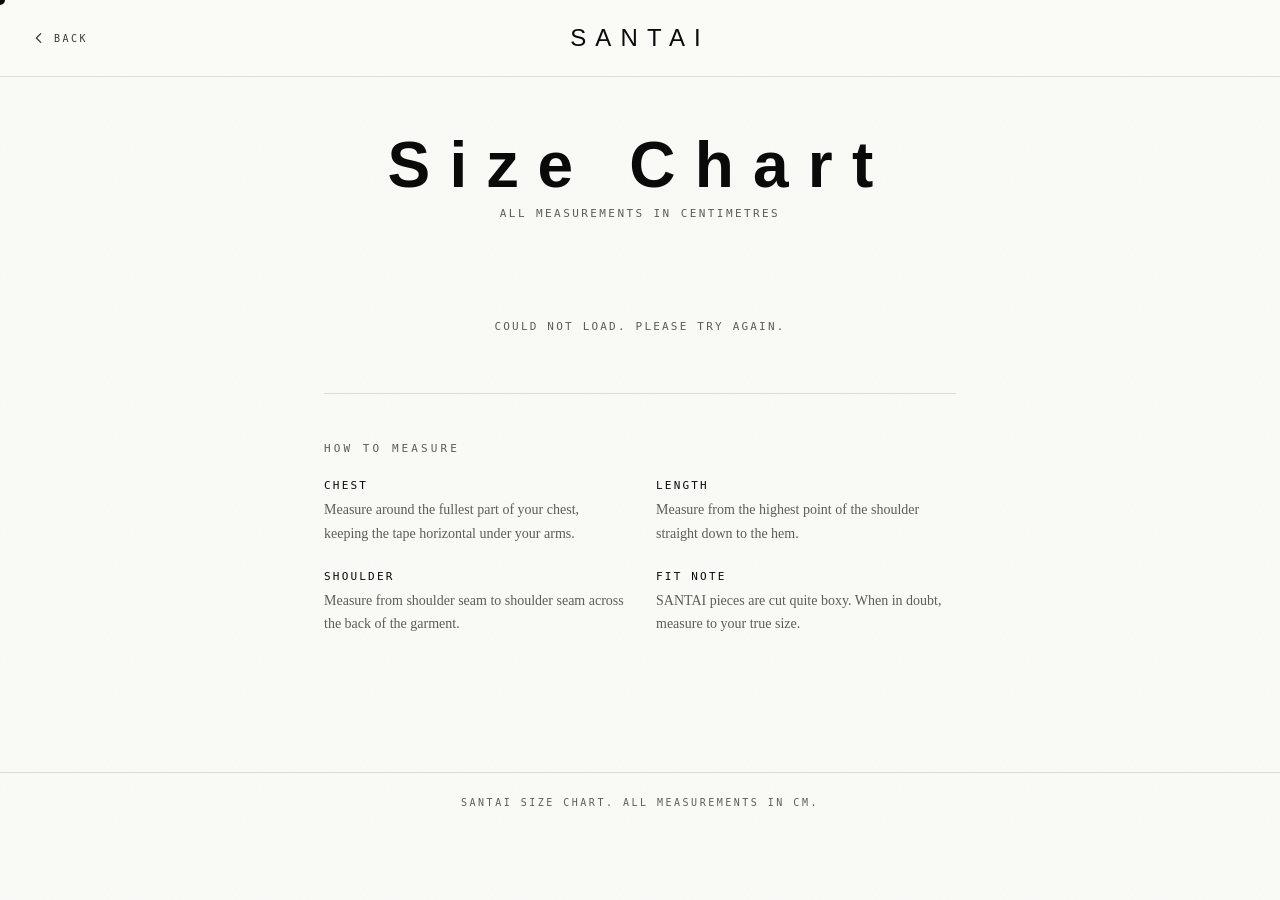
==== commit 54e559cf: "Lighten the page to a barely warm white (#fafaf7) Co-Authored-By: Claude Opus 5.5 <noreply@anthropic" ====
--- a/sizechart.html
+++ b/sizechart.html
@@ -13,7 +13,7 @@
 <noscript><link href="https://fonts.googleapis.com/css2?family=Cormorant+Garamond:ital,wght@0,300;0,400;1,300&family=Bebas+Neue&family=Courier+Prime&display=swap" rel="stylesheet"></noscript>
 <style>
 *,*::before,*::after{box-sizing:border-box;margin:0;padding:0}
-:root{--bg:#f5f5f0;--fg:#0a0a0a;--mid:#5c5c58;--border:rgba(0,0,0,0.12)}
+:root{--bg:#fafaf7;--fg:#0a0a0a;--mid:#5c5c58;--border:rgba(0,0,0,0.12)}
 html{background:var(--bg);color:var(--fg);font-family:'Courier Prime',monospace}
 body{min-height:100vh;overflow-x:hidden;cursor:none}
 @media(pointer:coarse){body{cursor:auto}}
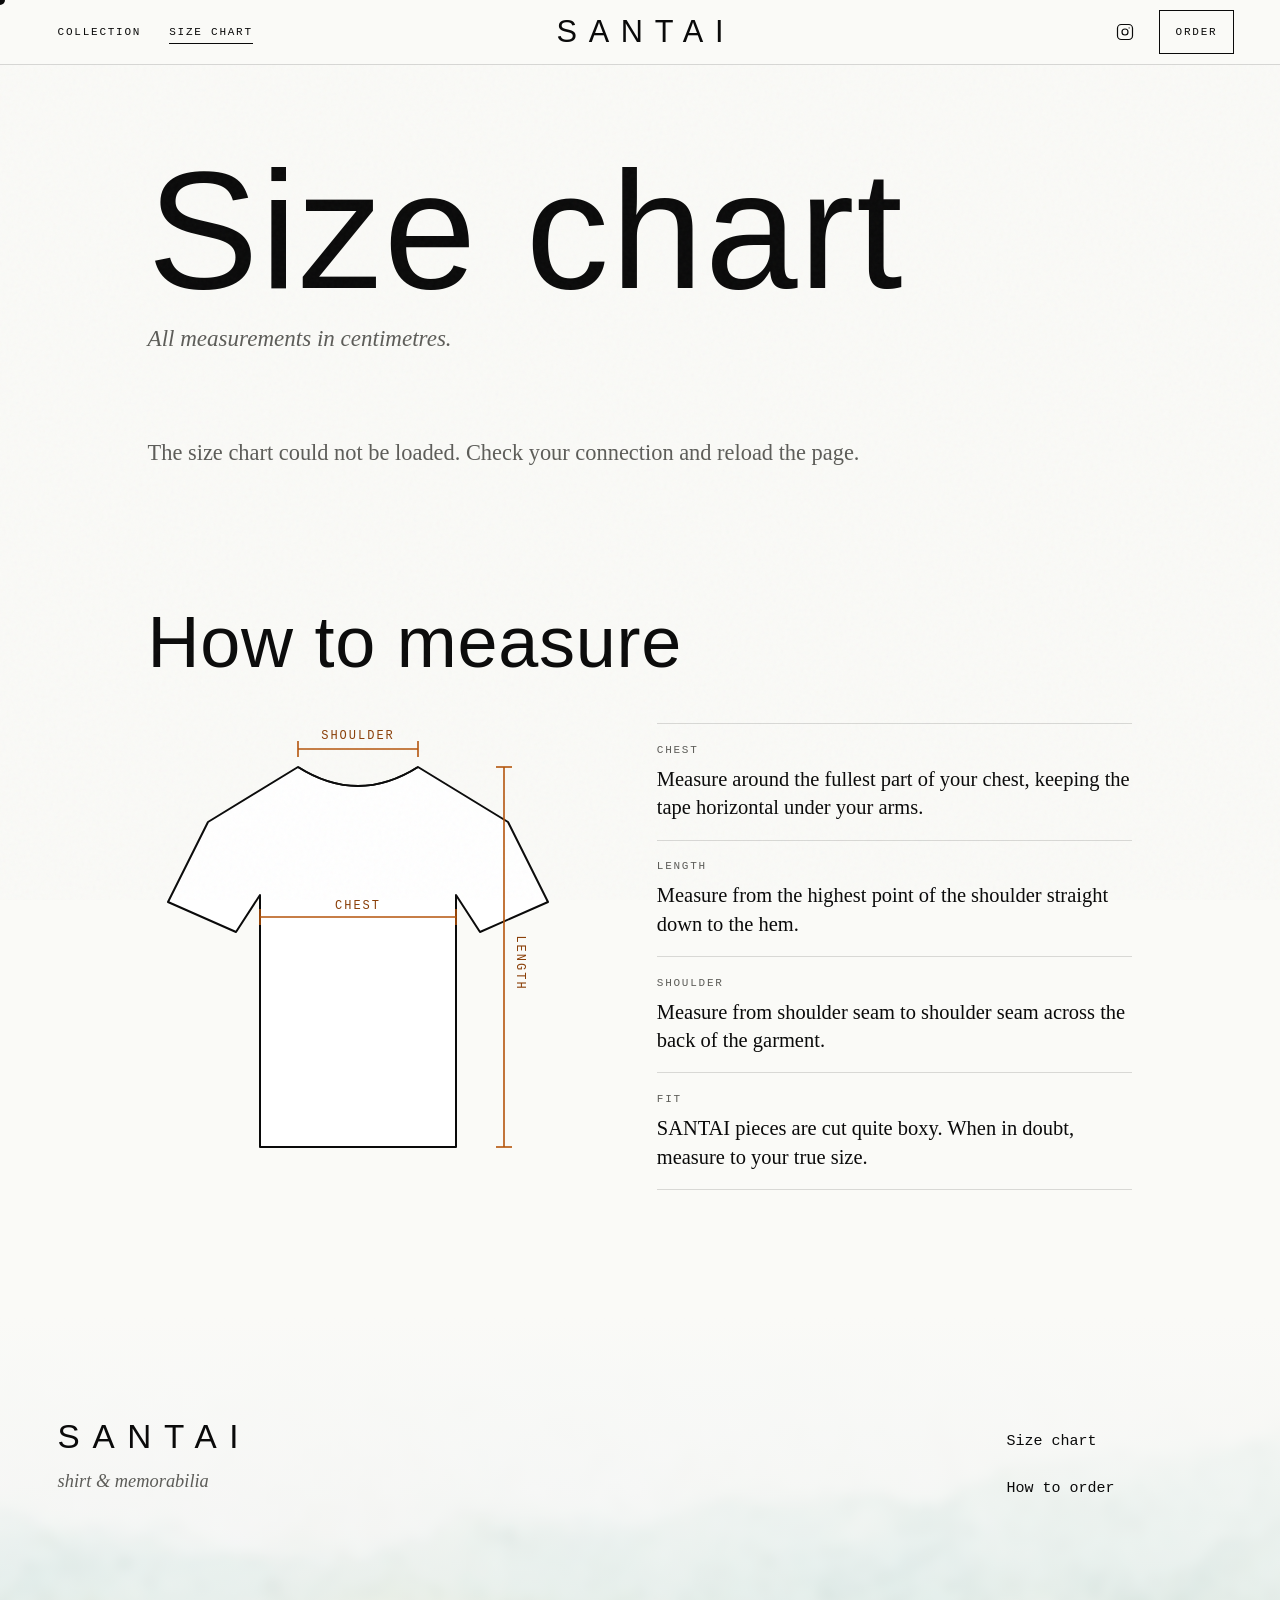
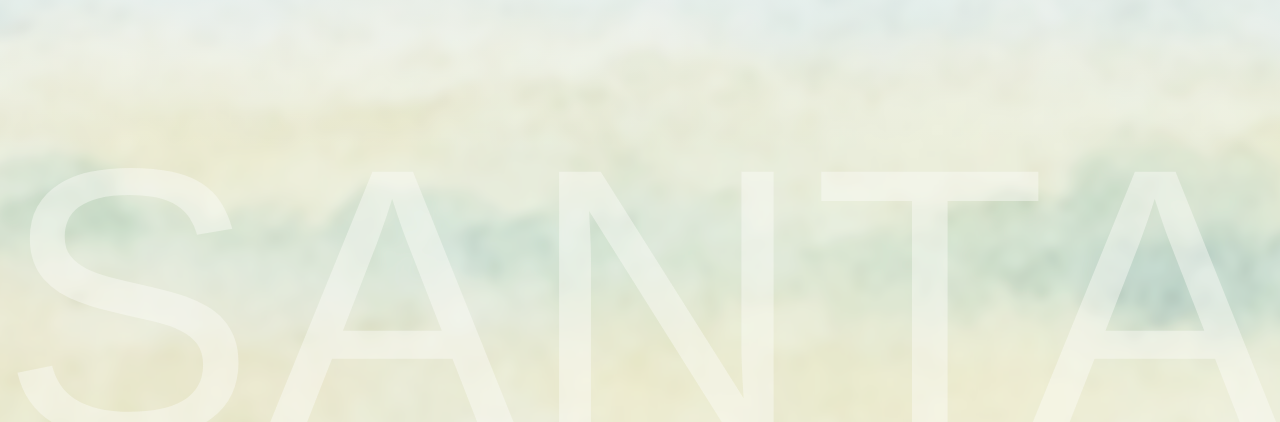
==== commit f94d0bea: "Restyle the size chart page to match: shared header and footer, large chart, measuring diagram; How " ====
--- a/sizechart.html
+++ b/sizechart.html
@@ -2,342 +2,92 @@
 <html lang="en">
 <head>
 <meta charset="UTF-8"/>
-<meta http-equiv="Content-Security-Policy" content="default-src 'none'; script-src 'self' 'unsafe-inline'; style-src 'self' 'unsafe-inline' https://fonts.googleapis.com; font-src https://fonts.gstatic.com; img-src 'self' data: https://iddwjrusnkvblezkrqjz.supabase.co; connect-src https://iddwjrusnkvblezkrqjz.supabase.co; base-uri 'none'; form-action 'none'; object-src 'none'"/>
+<meta http-equiv="Content-Security-Policy" content="default-src 'none'; script-src 'self'; style-src 'self' https://fonts.googleapis.com; font-src https://fonts.gstatic.com; img-src 'self' data: blob: https://iddwjrusnkvblezkrqjz.supabase.co; media-src blob: https://iddwjrusnkvblezkrqjz.supabase.co; connect-src https://iddwjrusnkvblezkrqjz.supabase.co; base-uri 'none'; form-action 'none'; object-src 'none'"/>
 <meta name="viewport" content="width=device-width, initial-scale=1.0"/>
-<title>SANTAI: Size Chart</title>
+<meta name="description" content="SANTAI size chart: chest, length and shoulder for every size, in centimetres."/>
+<meta name="theme-color" content="#fafaf7"/>
+<title>SANTAI Size Chart</title>
   <link rel="icon" type="image/png" href="[data-uri]"/>
 <link rel="preconnect" href="https://fonts.googleapis.com">
 <link rel="preconnect" href="https://fonts.gstatic.com" crossorigin>
 <link rel="preconnect" href="https://iddwjrusnkvblezkrqjz.supabase.co">
-<link href="https://fonts.googleapis.com/css2?family=Cormorant+Garamond:ital,wght@0,300;0,400;1,300&family=Bebas+Neue&family=Courier+Prime&display=swap" rel="stylesheet" media="print" onload="this.media='all'">
-<noscript><link href="https://fonts.googleapis.com/css2?family=Cormorant+Garamond:ital,wght@0,300;0,400;1,300&family=Bebas+Neue&family=Courier+Prime&display=swap" rel="stylesheet"></noscript>
-<style>
-*,*::before,*::after{box-sizing:border-box;margin:0;padding:0}
-:root{--bg:#fafaf7;--fg:#0a0a0a;--mid:#5c5c58;--border:rgba(0,0,0,0.12)}
-html{background:var(--bg);color:var(--fg);font-family:'Courier Prime',monospace}
-body{min-height:100vh;overflow-x:hidden;cursor:none}
-@media(pointer:coarse){body{cursor:auto}}
-
-#cursor{position:fixed;top:0;left:0;z-index:9999;width:10px;height:10px;background:var(--fg);border-radius:50%;pointer-events:none;transform:translate(-50%,-50%);transition:width .2s,height .2s}
-@media(pointer:coarse){#cursor{display:none}}
-
-.grain{position:fixed;inset:0;z-index:0;pointer-events:none;opacity:.032;background-image:url("data:image/svg+xml,%3Csvg viewBox='0 0 256 256' xmlns='http://www.w3.org/2000/svg'%3E%3Cfilter id='n'%3E%3CfeTurbulence type='fractalNoise' baseFrequency='.9' numOctaves='4' stitchTiles='stitch'/%3E%3C/filter%3E%3Crect width='100%25' height='100%25' filter='url(%23n)'/%3E%3C/svg%3E");background-size:128px}
-
-/* ── HEADER ── */
-header{
-  position:sticky;top:0;z-index:100;
-  background:var(--bg);
-  border-bottom:1px solid var(--border);
-  display:flex;align-items:center;justify-content:center;
-  padding:24px 32px;
-  position:relative;
-}
-.back-link{
-  position:absolute;left:32px;top:50%;transform:translateY(-50%);
-  display:flex;align-items:center;gap:8px;
-  font-size:10px;letter-spacing:.25em;text-transform:uppercase;
-  color:var(--fg);opacity:.8;text-decoration:none;min-height:44px;padding:0 12px;margin-left:-12px;
-  transition:opacity .2s;cursor:pointer;
-}
-.back-link:hover{opacity:1}
-.back-link svg{display:block}
-.logo-text{font-family:'Bebas Neue',sans-serif;font-size:24px;letter-spacing:.38em}
-.logo-img{max-height:32px;max-width:140px;object-fit:contain;display:none}
-.logo-img.show{display:block}
-
-/* ── MAIN WRAP ── */
-.wrap{
-  max-width:680px;
-  margin:0 auto;
-  padding:0 24px 80px;
-}
-
-/* ── PAGE TITLE ── */
-.page-title{
-  text-align:center;
-  padding:56px 0 40px;
-}
-.page-title h1{
-  font-family:'Bebas Neue',sans-serif;
-  font-size:clamp(36px,7vw,64px);
-  letter-spacing:.3em;
-  line-height:1;
-  margin-bottom:10px;
-}
-.page-title p{
-  font-size:11px;letter-spacing:.22em;text-transform:uppercase;color:var(--mid);
-}
-
-/* ── SIZE TABLE — desktop ── */
-.sz-wrap{overflow-x:auto;-webkit-overflow-scrolling:touch;margin-bottom:12px}
-table.sz{
-  width:100%;border-collapse:collapse;
-}
-table.sz th{
-  border-bottom:1px solid var(--border);
-  padding:10px 0;text-align:left;
-  font-weight:normal;color:var(--mid);
-  font-size:11px;letter-spacing:.22em;text-transform:uppercase;
-  white-space:nowrap;
-}
-table.sz td{
-  padding:16px 0;
-  border-bottom:1px solid rgba(0,0,0,.06);
-}
-table.sz tr:last-child td{border-bottom:none}
-table.sz td:first-child{
-  font-family:'Bebas Neue',sans-serif;
-  font-size:26px;letter-spacing:.2em;width:80px;
-}
-table.sz td:not(:first-child){
-  font-family:'Cormorant Garamond',serif;
-  font-size:17px;letter-spacing:.04em;
-  padding-right:20px;
-}
-
-/* ── SIZE CARDS — mobile ── */
-.sz-cards{display:none}
-
-@media(max-width:500px){
-  table.sz{display:none}
-  .sz-cards{
-    display:grid;
-    grid-template-columns:1fr 1fr;
-    gap:1px;
-    background:var(--border);
-    border:1px solid var(--border);
-    overflow:hidden;
-    margin-bottom:12px;
-  }
-  .sz-card{
-    background:var(--bg);
-    padding:18px 14px;
-  }
-  .sz-card-size{
-    font-family:'Bebas Neue',sans-serif;
-    font-size:32px;letter-spacing:.2em;
-    color:var(--fg);line-height:1;
-    margin-bottom:12px;
-  }
-  .sz-card-row{
-    display:flex;justify-content:space-between;align-items:baseline;
-    padding:5px 0;
-    border-bottom:1px solid var(--border);
-  }
-  .sz-card-row:last-child{border-bottom:none}
-  .sz-card-label{font-size:10px;letter-spacing:.2em;text-transform:uppercase;color:var(--mid)}
-  .sz-card-val{font-family:'Cormorant Garamond',serif;font-size:15px;color:var(--fg)}
-}
-
-/* ── UNIT NOTE ── */
-.unit-note{
-  font-size:11px;letter-spacing:.2em;text-transform:uppercase;
-  color:var(--mid);margin-bottom:56px;
-}
-
-/* ── DIVIDER ── */
-.divider{height:1px;background:var(--border);margin-bottom:48px}
-
-/* ── HOW TO MEASURE ── */
-.section-label{
-  font-size:11px;letter-spacing:.28em;text-transform:uppercase;
-  color:var(--mid);margin-bottom:24px;
-}
-.guide-items{
-  display:grid;grid-template-columns:1fr 1fr;gap:24px 32px;
-  margin-bottom:56px;
-}
-@media(max-width:480px){.guide-items{grid-template-columns:1fr;gap:20px}}
-
-.guide-item strong{
-  display:block;font-size:11px;letter-spacing:.2em;text-transform:uppercase;
-  color:var(--fg);margin-bottom:6px;font-weight:normal;
-}
-.guide-item p{
-  font-family:'Cormorant Garamond',serif;
-  font-size:14px;line-height:1.7;color:var(--mid);
-}
-
-/* ── EMPTY STATE ── */
-.empty{
-  text-align:center;padding:60px 0;
-  font-size:11px;letter-spacing:.2em;text-transform:uppercase;color:var(--mid);
-}
-
-/* ── FOOTER ── */
-footer{
-  border-top:1px solid var(--border);
-  text-align:center;padding:24px 32px;
-  font-size:10px;letter-spacing:.25em;text-transform:uppercase;color:var(--mid);
-}
-
-/* ── LOADING ── */
-#loading{
-  position:fixed;inset:0;z-index:500;
-  background:var(--bg);
-  display:flex;align-items:center;justify-content:center;
-  flex-direction:column;gap:16px;
-  transition:opacity .5s;
-}
-#loading.fade{opacity:0;pointer-events:none}
-.loading-logo{font-family:'Bebas Neue',sans-serif;font-size:28px;letter-spacing:.4em}
-.loading-bar-wrap{width:100px;height:1px;background:var(--border)}
-.loading-bar{height:1px;background:var(--fg);width:0%;transition:width .4s ease}
-
-@keyframes fadeUp{from{opacity:0;transform:translateY(10px)}to{opacity:1;transform:translateY(0)}}
-.anim{animation:fadeUp .65s ease both}
-#cursor.over{opacity:0}
-:focus-visible{outline:2px solid var(--fg)!important;outline-offset:3px}
-@media(prefers-reduced-motion:reduce){
-  *,*::before,*::after{animation-duration:.01ms!important;animation-iteration-count:1!important;transition-duration:.01ms!important}
-}
-</style>
+<link href="https://fonts.googleapis.com/css2?family=Bebas+Neue&family=Cormorant+Garamond:ital,wght@0,400;0,500;1,400&family=Courier+Prime:wght@400;700&display=swap" rel="stylesheet" media="print" data-async-css>
+<noscript><link href="https://fonts.googleapis.com/css2?family=Bebas+Neue&family=Cormorant+Garamond:ital,wght@0,400;0,500;1,400&family=Courier+Prime:wght@400;700&display=swap" rel="stylesheet"></noscript>
+<link rel="stylesheet" href="css/site.css">
 </head>
-<body>
-
+<body id="top" class="size-page">
+<a class="skip" href="#main">Skip to the size chart</a>
 <div id="cursor"></div>
 <div class="grain"></div>
 
-<div id="loading">
-  <div class="loading-logo">SANTAI</div>
-  <div class="loading-bar-wrap"><div class="loading-bar" id="lbar"></div></div>
-</div>
-
-<header>
-  <a class="back-link" href="index.html">
-    <svg width="14" height="14" viewBox="0 0 16 16" fill="none" stroke="currentColor" stroke-width="1.5" stroke-linecap="round" stroke-linejoin="round"><path d="M10 3L5 8l5 5"/></svg>
-    Back
+<header class="site-header">
+  <nav class="hdr-side left" aria-label="Primary">
+    <a class="hdr-link" href="index.html#collection">Collection</a>
+    <a class="hdr-link" href="sizechart.html" aria-current="page">Size chart</a>
+  </nav>
+  <a class="wordmark" href="index.html" aria-label="SANTAI, back to the shirts">
+    <img class="logo-img" id="logoImg" src="[data-uri]" width="150" height="32" alt="SANTAI">
+    <span class="logo-text" id="logoText">SANTAI</span>
   </a>
-  <img class="logo-img" id="logoImg" src="[data-uri]" width="140" height="32" alt="SANTAI" loading="eager"/>
-  <div class="logo-text" id="logoText">SANTAI</div>
+  <div class="hdr-side right">
+    <a class="hdr-ig" data-ig href="https://instagram.com/santai.memorabilia" target="_blank" rel="noopener noreferrer" aria-label="SANTAI on Instagram">
+      <svg aria-hidden="true" width="18" height="18" viewBox="0 0 24 24" fill="none" stroke="currentColor" stroke-width="1.6" stroke-linecap="round" stroke-linejoin="round"><rect x="2" y="2" width="20" height="20" rx="5" ry="5"/><circle cx="12" cy="12" r="4"/><circle cx="17.5" cy="6.5" r="0.8" fill="currentColor" stroke="none"/></svg>
+    </a>
+    <a class="hdr-link hdr-order" href="index.html#how-to-order">Order</a>
+  </div>
 </header>
 
-<main>
-  <div class="wrap">
+<main id="main" class="sz-main">
+  <section class="sz-hero">
+    <h1 class="sz-title">Size chart</h1>
+    <p class="sz-lede">All measurements in centimetres.</p>
+  </section>
 
-    <!-- TITLE -->
-    <div class="page-title anim">
-      <h1>Size Chart</h1>
-      <p>All measurements in centimetres</p>
+  <section class="sz-table-wrap" aria-labelledby="szTableTitle">
+    <h2 class="sr-only" id="szTableTitle">Measurements by size</h2>
+    <div id="szContainer" class="sz-container" aria-live="polite"><p class="sz-empty">Loading the size chart.</p></div>
+  </section>
+
+  <section class="sz-guide" aria-labelledby="szGuideTitle">
+    <h2 class="sz-guide-title" id="szGuideTitle">How to measure</h2>
+    <div class="sz-guide-grid">
+      <figure class="sz-figure">
+        <svg viewBox="0 0 420 460" role="img" aria-label="A shirt laid flat, showing where chest, length and shoulder are measured">
+          <path class="sz-shirt" d="M150 40 L60 95 L20 175 L88 205 L112 168 L112 420 L308 420 L308 168 L332 205 L400 175 L360 95 L270 40 Q210 78 150 40 Z"/>
+          <path class="sz-collar" d="M150 40 Q210 78 270 40"/>
+          <g class="sz-measure"><line x1="112" y1="190" x2="308" y2="190"/><line x1="112" y1="182" x2="112" y2="198"/><line x1="308" y1="182" x2="308" y2="198"/><text x="210" y="182">CHEST</text></g>
+          <g class="sz-measure"><line x1="356" y1="40" x2="356" y2="420"/><line x1="348" y1="40" x2="364" y2="40"/><line x1="348" y1="420" x2="364" y2="420"/><text x="372" y="236" class="vert">LENGTH</text></g>
+          <g class="sz-measure"><line x1="150" y1="22" x2="270" y2="22"/><line x1="150" y1="14" x2="150" y2="30"/><line x1="270" y1="14" x2="270" y2="30"/><text x="210" y="12">SHOULDER</text></g>
+        </svg>
+      </figure>
+      <dl class="sz-steps">
+        <div><dt>Chest</dt><dd>Measure around the fullest part of your chest, keeping the tape horizontal under your arms.</dd></div>
+        <div><dt>Length</dt><dd>Measure from the highest point of the shoulder straight down to the hem.</dd></div>
+        <div><dt>Shoulder</dt><dd>Measure from shoulder seam to shoulder seam across the back of the garment.</dd></div>
+        <div><dt>Fit</dt><dd>SANTAI pieces are cut quite boxy. When in doubt, measure to your true size.</dd></div>
+      </dl>
     </div>
-
-    <!-- SIZE CHART, rendered by JS -->
-    <div id="sz-container" class="anim" style="animation-delay:.1s"></div>
-
-    <!-- DIVIDER -->
-    <div class="divider anim" style="animation-delay:.18s"></div>
-
-    <!-- HOW TO MEASURE -->
-    <div class="anim" style="animation-delay:.22s">
-      <div class="section-label">How to Measure</div>
-      <div class="guide-items">
-        <div class="guide-item">
-          <strong>Chest</strong>
-          <p>Measure around the fullest part of your chest, keeping the tape horizontal under your arms.</p>
-        </div>
-        <div class="guide-item">
-          <strong>Length</strong>
-          <p>Measure from the highest point of the shoulder straight down to the hem.</p>
-        </div>
-        <div class="guide-item">
-          <strong>Shoulder</strong>
-          <p>Measure from shoulder seam to shoulder seam across the back of the garment.</p>
-        </div>
-        <div class="guide-item">
-          <strong>Fit Note</strong>
-          <p>SANTAI pieces are cut quite boxy. When in doubt, measure to your true size.</p>
-        </div>
-      </div>
-    </div>
-
-  </div>
+  </section>
 </main>
 
-<footer>SANTAI size chart. All measurements in cm.</footer>
+<footer class="site-foot" id="footer">
+  <div class="foot-inner">
+    <div class="foot-brand">
+      <p class="foot-word">SANTAI</p>
+      <p class="foot-sub">shirt &amp; memorabilia</p>
+    </div>
+    <nav class="foot-nav" aria-label="Footer">
+      <ul class="foot-list" id="footShirts"></ul>
+      <ul class="foot-list">
+        <li><a href="sizechart.html">Size chart</a></li>
+        <li><a href="index.html#how-to-order">How to order</a></li>
+      </ul>
+    </nav>
+  </div>
+  <p class="foot-giant" aria-hidden="true">SANTAI</p>
+</footer>
 
-<script>
-const SB_URL='https://iddwjrusnkvblezkrqjz.supabase.co';
-const SB_KEY='eyJhbGciOiJIUzI1NiIsInR5cCI6IkpXVCJ9.eyJpc3MiOiJzdXBhYmFzZSIsInJlZiI6ImlkZHdqcnVzbmt2YmxlemtycWp6Iiwicm9sZSI6ImFub24iLCJpYXQiOjE3NzM4NDg2NTYsImV4cCI6MjA4OTQyNDY1Nn0.Z_5QInMfYMbOY8HRz9omb-3LBKS4bU3V6q_-ESbgQW4';
-const H={'apikey':SB_KEY,'Authorization':`Bearer ${SB_KEY}`};
-
-const cur=document.getElementById('cursor');
-document.addEventListener('mousemove',e=>{ cur.style.left=e.clientX+'px'; cur.style.top=e.clientY+'px'; });
-document.addEventListener('mouseover',e=>{ cur.classList.toggle('over', !!e.target.closest('a,button')); });
-
-function setBar(p){ document.getElementById('lbar').style.width=p+'%'; }
-function hideLoading(){
-  setBar(100);
-  setTimeout(()=>{ const l=document.getElementById('loading'); l.classList.add('fade'); setTimeout(()=>l.style.display='none',500); },200);
-}
-
-const esc = v => String(v==null?'':v).replace(/[&<>"']/g, c=>({'&':'&amp;','<':'&lt;','>':'&gt;','"':'&quot;',"'":'&#39;'}[c]));
-function safeUrl(u){ try{ const x=new URL(String(u||'')); return x.protocol==='https:'?x.href:''; }catch(e){ return ''; } }
-function parseSizes(s){
-  if(!s||!s.trim()) return [];
-  return s.trim().split('\n').filter(Boolean).map(l=>{
-    const[size,chest,length,shoulder]=l.split(',').map(x=>x.trim());
-    return {size,chest,length,shoulder};
-  });
-}
-
-function renderTable(sizes){
-  const rows=sizes.map(r=>`<tr>
-    <td>${esc(r.size)}</td>
-    <td>${esc(r.chest)} cm</td>
-    <td>${esc(r.length)} cm</td>
-    <td>${esc(r.shoulder)} cm</td>
-  </tr>`).join('');
-  return `<div class="sz-wrap"><table class="sz">
-    <thead><tr><th>Size</th><th>Chest</th><th>Length</th><th>Shoulder</th></tr></thead>
-    <tbody>${rows}</tbody>
-  </table></div>`;
-}
-
-function renderCards(sizes){
-  const cards=sizes.map(r=>`
-    <div class="sz-card">
-      <div class="sz-card-size">${esc(r.size)}</div>
-      <div class="sz-card-row"><span class="sz-card-label">Chest</span><span class="sz-card-val">${esc(r.chest)} cm</span></div>
-      <div class="sz-card-row"><span class="sz-card-label">Length</span><span class="sz-card-val">${esc(r.length)} cm</span></div>
-      <div class="sz-card-row"><span class="sz-card-label">Shoulder</span><span class="sz-card-val">${esc(r.shoulder)} cm</span></div>
-    </div>`).join('');
-  return `<div class="sz-cards">${cards}</div>`;
-}
-
-async function load(){
-  setBar(20);
-  try{
-    const res=await fetch(`${SB_URL}/rest/v1/santai_global?id=eq.1`,{headers:H});
-    const data=await res.json();
-    const g=data[0]||{};
-    setBar(80);
-
-    // Apply logo
-    const li=document.getElementById('logoImg'), lt=document.getElementById('logoText');
-    const logoUrl=safeUrl(g.logo_img);
-    if(logoUrl){ li.src=logoUrl; li.classList.add('show'); lt.style.display='none'; }
-
-    // Render global size chart
-    const container=document.getElementById('sz-container');
-    const sizes=parseSizes(g.size_chart||'');
-    if(sizes.length){
-      container.innerHTML=
-        renderTable(sizes)+
-        renderCards(sizes)+
-        `<div class="unit-note">All measurements in centimetres (cm)</div>`;
-    } else {
-      container.innerHTML=`<div class="empty">Size chart coming soon.</div>`;
-    }
-
-    hideLoading();
-  }catch(e){
-    console.error(e);
-    document.getElementById('sz-container').innerHTML=`<div class="empty">Could not load. Please try again.</div>`;
-    hideLoading();
-  }
-}
-
-load();
-</script>
+<script src="js/core.js"></script>
+<script src="js/sizechart.js"></script>
 </body>
 </html>
--- a/css/site.css
+++ b/css/site.css
@@ -0,0 +1,306 @@
+/* SANTAI storefront. Direction lives in DESIGN.md. */
+
+*,*::before,*::after{box-sizing:border-box;margin:0;padding:0}
+
+:root{
+  --paper:#fafaf7;
+  --plate:#e8e4d9;
+  --ink:#0a0a0a;
+  --ink-2:#34342f;
+  --mute:#5c5c58;
+  --line:rgba(10,10,10,.14);
+  --band:#0d0d0c;
+  --band-mute:#b8b8b0;
+  --band-line:rgba(250,250,247,.2);
+  --ok:#0a0a0a;
+  --low:#b4530a;
+  --out:#b3261e;
+
+  --f-display:'Bebas Neue','Arial Narrow',Impact,sans-serif;
+  --f-serif:'Cormorant Garamond',Georgia,'Times New Roman',serif;
+  --f-mono:'Courier Prime','Courier New',monospace;
+
+  --ease:cubic-bezier(.16,1,.3,1);
+  --ease-io:cubic-bezier(.76,0,.24,1);
+
+  --gutter:clamp(1.25rem,4.5vw,4.5rem);
+  --hdr:64px;
+}
+@media(max-width:700px){:root{--hdr:56px}}
+
+html{background:var(--paper);color:var(--ink);scroll-behavior:smooth;scroll-padding-top:calc(var(--hdr) + 1rem);-webkit-text-size-adjust:100%}
+body{min-height:100vh;font-family:var(--f-mono);font-size:1rem;line-height:1.5;overflow-x:hidden;cursor:none}
+@media(pointer:coarse){body{cursor:auto}}
+img{display:block;max-width:100%}
+button,input,select,textarea{font:inherit;color:inherit}
+a{color:inherit}
+h1,h2,h3{font-weight:normal}
+
+a,button,select,label[for],summary,[role="button"],.size label{cursor:pointer}
+button:disabled{cursor:not-allowed}
+
+[hidden]{display:none!important}
+.sr-only{position:absolute;width:1px;height:1px;margin:-1px;padding:0;overflow:hidden;clip:rect(0,0,0,0);white-space:nowrap;border:0}
+
+:focus-visible{outline:2px solid var(--ink)!important;outline-offset:3px}
+.band :focus-visible,#hold-layer :focus-visible{outline-color:var(--paper)!important}
+
+.skip{position:fixed;left:var(--gutter);top:-4rem;z-index:500;background:var(--ink);color:var(--paper);padding:.75rem 1rem;font-size:.75rem;letter-spacing:.14em;text-transform:uppercase;text-decoration:none;transition:top .2s}
+.skip:focus{top:.75rem}
+
+/* ── cursor (desktop only) ── */
+#cursor{position:fixed;top:0;left:0;z-index:9999;width:10px;height:10px;background:var(--ink);border-radius:50%;pointer-events:none;transform:translate(-50%,-50%);transition:width .25s var(--ease),height .25s var(--ease),background .25s,border .2s,opacity .15s;mix-blend-mode:normal}
+#cursor.ring{width:92px;height:92px;background:var(--ink);border:0;display:flex;align-items:center;justify-content:center}
+#cursor.ring::after{content:'Details';font-family:var(--f-mono);font-size:.6875rem;letter-spacing:.18em;text-transform:uppercase;color:var(--paper);padding-left:.18em}
+#cursor.ring.press{width:84px;height:84px}
+#cursor.press{width:6px;height:6px}
+#cursor.over{opacity:0}
+#cursor.on-dark{background:var(--paper)}
+#cursor.on-dark.ring{background:transparent;border-color:var(--paper)}
+@media(pointer:coarse){#cursor{display:none}}
+
+.grain{position:fixed;inset:0;z-index:2;pointer-events:none;opacity:.035;background-image:url("data:image/svg+xml,%3Csvg viewBox='0 0 256 256' xmlns='http://www.w3.org/2000/svg'%3E%3Cfilter id='n'%3E%3CfeTurbulence type='fractalNoise' baseFrequency='.9' numOctaves='4' stitchTiles='stitch'/%3E%3C/filter%3E%3Crect width='100%25' height='100%25' filter='url(%23n)'/%3E%3C/svg%3E")}
+
+/* hold: the page falls away and the shirt sits on its own colour */
+#hold-layer{position:fixed;inset:0;z-index:50;opacity:0;pointer-events:none;background-size:cover;background-position:center;transition:opacity .45s var(--ease)}
+.holding #hold-layer{opacity:1}
+.holding .site-header{opacity:0;pointer-events:none}
+.holding #deerCanvas{opacity:0}
+
+/* ── loading ── */
+#loading{position:fixed;inset:0;z-index:2000;background:var(--paper);display:flex;flex-direction:column;align-items:center;justify-content:center;gap:1rem;transition:opacity .6s}
+#loading.fade{opacity:0;pointer-events:none}
+.loading-logo{font-family:var(--f-display);font-size:2rem;letter-spacing:.4em;padding-left:.4em}
+.loading-bar-wrap{width:120px;height:1px;background:var(--line)}
+.loading-bar{height:1px;background:var(--ink);width:0;transition:width .4s ease}
+
+/* ── header ── */
+.site-header{position:fixed;top:0;left:0;right:0;z-index:100;height:var(--hdr);display:grid;grid-template-columns:1fr auto 1fr;align-items:center;padding-inline:calc(var(--gutter) - .75rem);transition:background .3s,box-shadow .3s,opacity .3s}
+.site-header.is-scrolled{background:var(--paper);box-shadow:0 1px 0 var(--line)}
+.hdr-side{display:flex;align-items:center;gap:.25rem}
+.hdr-side.right{justify-content:flex-end}
+.hdr-link{display:inline-flex;align-items:center;min-height:44px;padding:0 .75rem;font-size:.6875rem;letter-spacing:.16em;text-transform:uppercase;text-decoration:none;color:var(--ink);position:relative}
+.hdr-link::after{content:'';position:absolute;left:.75rem;right:.75rem;bottom:10px;height:1px;background:currentColor;transform:scaleX(0);transform-origin:left;transition:transform .4s var(--ease)}
+.hdr-link:hover::after{transform:scaleX(1)}
+.hdr-order{border:1px solid var(--ink);padding:0 1rem;min-height:44px;margin-left:.5rem;transition:background .25s,color .25s}
+.hdr-order::after{display:none}
+.hdr-order:hover{background:var(--ink);color:var(--paper)}
+.hdr-ig{display:inline-flex;align-items:center;justify-content:center;width:44px;height:44px;color:var(--ink)}
+.hdr-ig svg{display:block}
+.wordmark{font-family:var(--f-display);font-size:clamp(1.5rem,2.4vw,2.1rem);letter-spacing:.38em;padding-left:.38em;line-height:1;font-weight:normal;display:flex;align-items:center}
+.wordmark img{max-height:32px;max-width:150px;object-fit:contain}
+.wordmark .logo-text{display:block}
+.logo-img{display:none}
+.logo-img.show{display:block}
+@media(max-width:820px){
+  .site-header{grid-template-columns:auto 1fr;padding-inline:calc(var(--gutter) - .5rem)}
+  .wordmark{order:-1;justify-content:flex-start;padding-left:.5rem}
+  .hdr-side.left{display:none}
+}
+
+/* ── piece (one shirt) ── */
+.collection{position:relative}
+.piece{min-height:100svh;padding:calc(var(--hdr) + 1rem) var(--gutter) 2rem;display:flex;align-items:center;justify-content:center;position:relative}
+.piece-plate{width:100%;display:flex;justify-content:center}
+.plate{position:relative;width:min(100%,calc((100svh - var(--hdr) - 3rem) * var(--ar, .75)),1150px);aspect-ratio:var(--ar, .75);touch-action:pan-y;user-select:none;-webkit-user-select:none;-webkit-touch-callout:none;cursor:pointer}
+.plate-img{position:absolute;inset:0;width:100%;height:100%;object-fit:contain;pointer-events:none;will-change:transform}
+.plate-back{opacity:0}
+.plate-svg{position:absolute;inset:0;width:100%;height:100%;pointer-events:none}
+.plate-no{position:absolute;left:1rem;top:1rem;font-size:.6875rem;letter-spacing:.16em;text-transform:uppercase;color:var(--ink-2);pointer-events:none}
+.plate-deg{position:absolute;right:1rem;top:1rem;font-size:.6875rem;letter-spacing:.16em;color:var(--ink-2);opacity:0;transition:opacity .25s;pointer-events:none}
+.plate.is-dragging .plate-deg{opacity:1}
+.plate-hint{position:absolute;left:0;right:0;bottom:1rem;text-align:center;font-size:.6875rem;letter-spacing:.2em;text-transform:uppercase;color:var(--ink-2);pointer-events:none;transition:opacity .5s}
+.plate.is-touched .plate-hint{opacity:0}
+.plate-flip{position:absolute;right:.5rem;bottom:.5rem;min-width:44px;height:44px;padding:0 .9rem;background:var(--paper);border:1px solid var(--ink);font-size:.6875rem;letter-spacing:.16em;text-transform:uppercase;transition:background .2s,color .2s}
+.plate-flip:hover{background:var(--ink);color:var(--paper)}
+.plate.is-held{z-index:60}
+.plate.is-held .plate-no,.plate.is-held .plate-hint,.plate.is-held .plate-deg{color:var(--paper)}
+.plate.is-held .plate-flip{opacity:0}
+
+@media(max-width:899px){
+  .piece{padding:calc(var(--hdr) + .5rem) .75rem 1.5rem}
+  .plate{width:min(100%,calc((100svh - var(--hdr) - 4rem) * var(--ar, .75)))}
+}
+
+/* info column */
+.row-label{display:flex;align-items:center;justify-content:space-between;gap:1rem;font-size:.6875rem;letter-spacing:.16em;text-transform:uppercase;color:var(--mute);padding-bottom:1rem;border-bottom:1px solid var(--line)}
+.status{display:inline-flex;align-items:center;gap:.5rem;color:var(--ink)}
+.status i{width:7px;height:7px;border-radius:50%;background:var(--ok);flex-shrink:0}
+.status.low i{background:var(--low)}
+.status.out i{background:var(--out)}
+.status.ok i{animation:pulse 2.4s ease-in-out infinite}
+@keyframes pulse{0%,100%{opacity:1}50%{opacity:.35}}
+
+.name{font-family:var(--f-display);font-size:clamp(3.4rem,8.4vw,9rem);line-height:.88;letter-spacing:.01em;margin-top:clamp(1.25rem,3vw,2.25rem);text-wrap:balance;overflow-wrap:anywhere}
+.name .w{display:inline-block;overflow:hidden;vertical-align:top;padding-bottom:.06em;margin-bottom:-.06em}
+.name .w>span{display:inline-block}
+.sub{margin-top:1rem;font-size:.75rem;letter-spacing:.16em;text-transform:uppercase;color:var(--mute)}
+.price{margin-top:clamp(1.25rem,2.4vw,2rem);font-family:var(--f-display);font-size:clamp(1.9rem,3vw,2.6rem);letter-spacing:.06em;line-height:1}
+.price.ask{font-family:var(--f-mono);font-size:.75rem;letter-spacing:.16em;text-transform:uppercase;color:var(--mute)}
+.story{margin-top:clamp(1.5rem,3vw,2.5rem);font-family:var(--f-serif);font-style:italic;font-size:clamp(1.3rem,1.9vw,1.75rem);line-height:1.32;color:var(--ink);max-width:34ch}
+.specs{margin-top:clamp(1.5rem,3vw,2.25rem);border-top:1px solid var(--line)}
+.specs div{display:grid;grid-template-columns:7rem 1fr;gap:1rem;padding:.8rem 0;border-bottom:1px solid var(--line);font-size:.875rem}
+.specs dt{font-size:.6875rem;letter-spacing:.16em;text-transform:uppercase;color:var(--mute);padding-top:.15rem}
+.specs dd{color:var(--ink)}
+
+.buy{margin-top:clamp(1.75rem,3.4vw,2.75rem)}
+.size{border:0;min-width:0}
+.size legend{display:flex;justify-content:space-between;width:100%;font-size:.6875rem;letter-spacing:.16em;text-transform:uppercase;color:var(--mute);margin-bottom:.75rem}
+.size-opts{display:flex;flex-wrap:wrap;gap:.5rem}
+.size label{position:relative;display:inline-flex;align-items:center;justify-content:center;min-width:56px;height:56px;padding:0 .5rem;border:1px solid var(--ink);font-family:var(--f-display);font-size:1.4rem;letter-spacing:.12em;padding-left:calc(.5rem + .12em);transition:background .2s,color .2s}
+.size legend a{color:inherit;text-underline-offset:.35em;display:inline-flex;align-items:center;min-height:44px;margin-top:-.75rem}
+.size input{position:absolute;opacity:0;inset:0;width:100%;height:100%;margin:0;cursor:pointer}
+.size label:hover{background:rgba(10,10,10,.07)}
+.size label:has(input:checked){background:var(--ink);color:var(--paper)}
+.size label:has(input:focus-visible){outline:2px solid var(--ink);outline-offset:3px}
+.meas{margin-top:1rem}
+.meas summary{display:inline-flex;align-items:center;min-height:44px;font-size:.6875rem;letter-spacing:.16em;text-transform:uppercase;color:var(--ink);text-decoration:underline;text-underline-offset:.35em;list-style:none}
+.meas summary::-webkit-details-marker{display:none}
+.meas table{width:100%;border-collapse:collapse;margin-top:.5rem;font-size:.8125rem}
+.meas th{font-weight:normal;text-align:left;font-size:.6875rem;letter-spacing:.14em;text-transform:uppercase;color:var(--mute);padding:.6rem 0;border-bottom:1px solid var(--line)}
+.meas td{padding:.7rem 0;border-bottom:1px solid var(--line)}
+.meas td:first-child{font-family:var(--f-display);font-size:1.2rem;letter-spacing:.1em}
+
+.cta{position:relative;display:flex;align-items:center;justify-content:center;width:100%;min-height:64px;margin-top:1.25rem;padding:0 1.5rem;border:1px solid var(--ink);background:var(--ink);color:var(--paper);font-size:.8125rem;letter-spacing:.2em;text-transform:uppercase;overflow:hidden;isolation:isolate;transition:color .45s var(--ease)}
+.cta::before{content:'';position:absolute;inset:0;background:var(--paper);transform:translateY(101%);transition:transform .5s var(--ease);z-index:-1}
+.cta:hover{color:var(--ink)}
+.cta:hover::before{transform:translateY(0)}
+.cta:active{transform:scale(.995)}
+.cta-note{min-height:1.5rem;margin-top:.75rem;font-size:.75rem;letter-spacing:.06em;color:var(--ink)}
+.cta-note.err{color:var(--out)}
+.cta-fine{margin-top:.25rem;font-size:.75rem;color:var(--mute);line-height:1.5}
+
+/* photos */
+.piece-gallery{grid-column:1 / -1;grid-row:2;margin:clamp(3rem,7vw,6rem) calc(var(--gutter) * -1) 0}
+.gal-head{display:flex;justify-content:space-between;padding:0 var(--gutter) 1rem;font-size:.6875rem;letter-spacing:.16em;text-transform:uppercase;color:var(--mute)}
+.gal{display:flex;gap:clamp(.75rem,1.6vw,1.5rem);overflow-x:auto;padding:0 var(--gutter) 1.25rem;scroll-snap-type:x proximity;scroll-padding-inline:var(--gutter);scrollbar-width:thin;scrollbar-color:var(--ink) transparent;overscroll-behavior-x:contain;cursor:grab}
+.gal.is-dragging{cursor:grabbing;scroll-snap-type:none}
+.gal figure{flex:0 0 auto;height:clamp(20rem,64vh,40rem);aspect-ratio:4 / 5;background:var(--plate);scroll-snap-align:start;overflow:hidden}
+.gal img{width:100%;height:100%;object-fit:cover;pointer-events:none;transition:transform 1.2s var(--ease)}
+.gal figure:hover img{transform:scale(1.035)}
+@media(max-width:899px){.piece-gallery{grid-row:auto}.gal figure{height:clamp(18rem,58vh,30rem)}}
+
+/* ── messages ── */
+.stage-msg{display:none;min-height:100svh;flex-direction:column;align-items:center;justify-content:center;gap:1.25rem;padding:calc(var(--hdr) + 2rem) var(--gutter) 3rem;text-align:center;position:relative;z-index:3}
+.stage-msg.show{display:flex}
+.stage-msg p{font-family:var(--f-serif);font-size:clamp(1.4rem,3vw,2rem);line-height:1.3;max-width:28ch}
+.stage-msg button{min-height:48px;padding:0 1.5rem;border:1px solid var(--ink);background:transparent;font-size:.75rem;letter-spacing:.18em;text-transform:uppercase}
+.stage-msg button:hover{background:var(--ink);color:var(--paper)}
+
+/* ── reveal on scroll ── */
+.js [data-reveal]{opacity:0;transform:translateY(26px);transition:opacity .9s var(--ease),transform .9s var(--ease);transition-delay:var(--d,0ms)}
+.js [data-reveal].is-in{opacity:1;transform:none}
+.js .name .w>span{transform:translateY(105%);transition:transform 1s var(--ease);transition-delay:var(--d,0ms)}
+.js .name.is-in .w>span{transform:none}
+.js .plate[data-reveal]{transform:scale(.97);transition:opacity 1s var(--ease),transform 1.2s var(--ease),background .4s var(--ease)}
+.js .plate[data-reveal].is-in{transform:none}
+
+@media(prefers-reduced-motion:reduce){
+  html{scroll-behavior:auto}
+  *,*::before,*::after{animation-duration:.01ms!important;animation-iteration-count:1!important;transition-duration:.01ms!important;transition-delay:0ms!important}
+  .marquee-track{animation:none}
+  .js [data-reveal],.js .name .w>span{opacity:1;transform:none}
+}
+
+.noscript-msg{padding:6rem var(--gutter) 2rem;font-family:var(--f-serif);font-size:1.5rem}
+
+/* ── the deer and its meadow ── */
+#deerCanvas{position:fixed;inset:0;z-index:70;pointer-events:none;opacity:0;transition:opacity .8s var(--ease)}
+#deerCanvas.ready{opacity:1}
+.drawer-open #deerCanvas{opacity:0}
+.intro{position:relative;height:100svh;min-height:420px}
+.at-intro .site-header{opacity:0;pointer-events:none}
+.at-intro .site-header:focus-within{opacity:1;pointer-events:auto}
+
+.piece-hint{margin-top:clamp(1.5rem,3vw,2.5rem);font-size:.6875rem;letter-spacing:.16em;text-transform:uppercase;color:var(--mute)}
+.coarse-pointer{display:none}
+@media(pointer:coarse){.coarse-pointer{display:inline}.fine-pointer{display:none}}
+
+/* ── details panel ── */
+.drawer{position:fixed;inset:0;z-index:300}
+.drawer-backdrop{position:absolute;inset:0;background:rgba(10,10,10,.42);opacity:0;transition:opacity .45s var(--ease);cursor:pointer}
+.drawer-panel{position:absolute;top:0;right:0;bottom:0;width:min(560px,100%);background:var(--paper);color:var(--ink);transform:translateX(100%);transition:transform .55s var(--ease-io);display:flex;flex-direction:column;box-shadow:-1px 0 0 var(--line)}
+.drawer.open .drawer-backdrop{opacity:1}
+.drawer.open .drawer-panel{transform:none}
+.drawer-close{position:absolute;top:.75rem;right:.75rem;z-index:2;min-height:44px;padding:0 1rem;background:var(--paper);border:1px solid var(--ink);font-size:.6875rem;letter-spacing:.18em;text-transform:uppercase;transition:background .2s,color .2s}
+.drawer-close:hover{background:var(--ink);color:var(--paper)}
+.drawer-body{flex:1;overflow-y:auto;overscroll-behavior:contain}
+.drawer-open,.drawer-open body{overflow:hidden}
+.details .gal{padding:4.25rem 1.5rem 1rem;scroll-padding-inline:1.5rem}
+.details .gal figure{height:clamp(18rem,52vh,30rem)}
+.details-body{padding:1rem 1.5rem 3rem}
+.details-name{font-family:var(--f-display);font-size:clamp(2.6rem,6vw,4rem);line-height:.9;letter-spacing:.01em;margin-top:1.25rem;text-wrap:balance}
+.details .story{font-size:clamp(1.2rem,1.6vw,1.45rem)}
+.details .price{margin-top:1.25rem}
+.details:not(:has(.gal)) .details-body{padding-top:4.25rem}
+@media(max-width:600px){.drawer-panel{width:100%}}
+
+/* the painting behind the shirt in view, faded in by scroll (site.js) */
+.scene-bg{position:fixed;inset:0;z-index:0;pointer-events:none}
+.scene-bg-layer{position:absolute;inset:0;background-size:cover;background-position:center;opacity:0;will-change:opacity}
+.intro,.collection,.site-foot,.stage-msg{position:relative}
+
+/* how to order */
+.how-actions{display:flex;flex-direction:column;gap:.75rem;margin-top:2rem}
+.cta-link{text-decoration:none}
+.cta.ghost{background:transparent;color:var(--ink)}
+.cta.ghost::before{background:var(--ink)}
+.cta.ghost:hover{color:var(--paper)}
+.how-block{margin-top:2rem;padding-top:1rem;border-top:1px solid var(--line)}
+.how-block h3{font-size:.6875rem;letter-spacing:.16em;text-transform:uppercase;color:var(--mute);margin-bottom:.6rem}
+.how-block p{font-size:.9375rem;line-height:1.6;white-space:pre-line}
+.how .details-body{padding-top:4.5rem}
+
+/* ── footer: the painted hills, a quiet index, and the name set huge where the land meets the page ── */
+.site-foot{overflow:hidden;isolation:isolate;min-height:clamp(30rem,70vw,44rem);display:flex;flex-direction:column;justify-content:space-between;padding:clamp(4rem,8vw,7rem) var(--gutter) 0;background:var(--paper)}
+/* the hills painting, softened so its low resolution reads as wet paint, then faded into the page at the top */
+.site-foot::before{content:'';position:absolute;inset:-24px;z-index:-2;background:url("../img/footer-hills.webp") center bottom / cover no-repeat;filter:blur(6px) saturate(1.05);opacity:.9}
+.site-foot::after{content:'';position:absolute;inset:0;z-index:-1;background:linear-gradient(to bottom,var(--paper) 0%,rgba(250,250,247,.6) 30%,rgba(250,250,247,0) 62%)}
+.foot-inner{display:grid;grid-template-columns:minmax(0,1.4fr) minmax(0,1fr);gap:2rem clamp(1rem,4vw,4rem);max-width:1200px;width:100%;margin:0 auto}
+.foot-word{font-family:var(--f-display);font-size:clamp(1.6rem,2.6vw,2.2rem);letter-spacing:.38em;line-height:1}
+.foot-sub{margin-top:.9rem;font-family:var(--f-serif);font-style:italic;font-size:1.15rem;color:var(--mute)}
+.foot-nav{display:grid;grid-template-columns:repeat(2,minmax(0,1fr));gap:1rem 2rem}
+.foot-list{list-style:none;display:flex;flex-direction:column;gap:.2rem}
+.foot-list a{display:inline-flex;align-items:center;min-height:44px;font-size:.9375rem;color:var(--ink);text-decoration:none;background:linear-gradient(currentColor,currentColor) left 75% / 0 1px no-repeat;transition:background-size .4s var(--ease)}
+.foot-list a:hover{background-size:100% 1px}
+.foot-giant{font-family:var(--f-display);font-size:clamp(7rem,30vw,30rem);line-height:.74;letter-spacing:.02em;text-align:center;color:rgba(250,250,247,.45);margin:clamp(2rem,6vw,5rem) calc(var(--gutter) * -1) -.06em;white-space:nowrap;user-select:none;pointer-events:none}
+@media(max-width:700px){
+  .foot-inner{grid-template-columns:1fr}
+}
+
+/* ── size chart page ── */
+.size-page .site-header{background:var(--paper);box-shadow:0 1px 0 var(--line)}
+.hdr-link[aria-current="page"]::after{transform:scaleX(1)}
+a.wordmark{color:var(--ink);text-decoration:none}
+.sz-main{position:relative;max-width:1100px;margin:0 auto;padding:calc(var(--hdr) + clamp(3rem,8vw,6rem)) var(--gutter) clamp(5rem,10vw,8rem)}
+.sz-title{font-family:var(--f-display);font-size:clamp(4.5rem,13vw,11rem);line-height:.85;letter-spacing:.01em}
+.sz-lede{margin-top:1.25rem;font-family:var(--f-serif);font-style:italic;font-size:clamp(1.2rem,1.8vw,1.5rem);color:var(--mute)}
+.sz-table-wrap{margin-top:clamp(3rem,7vw,5rem)}
+.sz-scroll{overflow-x:auto}
+.sz-table{width:100%;min-width:20rem;border-collapse:collapse;font-variant-numeric:tabular-nums}
+.sz-table thead th{font-weight:normal;text-align:left;font-size:.6875rem;letter-spacing:.16em;text-transform:uppercase;color:var(--mute);padding:0 0 .9rem;border-bottom:1px solid var(--ink)}
+.sz-table tbody th{font-family:var(--f-display);font-weight:normal;font-size:clamp(2.2rem,5vw,3.6rem);letter-spacing:.06em;text-align:left;padding:1rem 0;width:22%}
+.sz-table td{padding:1rem 0;border-bottom:1px solid var(--line)}
+.sz-table tbody th{border-bottom:1px solid var(--line)}
+.sz-table .n{font-family:var(--f-serif);font-size:clamp(1.5rem,3vw,2.2rem);font-variant-numeric:lining-nums tabular-nums}
+.sz-table .u{font-size:.75rem;color:var(--mute)}
+.sz-table tbody tr{transition:background .25s}
+.sz-table tbody tr:hover{background:rgba(10,10,10,.03)}
+.sz-empty{font-family:var(--f-serif);font-size:1.4rem;color:var(--mute)}
+.sz-guide{margin-top:clamp(5rem,11vw,9rem)}
+.sz-guide-title{font-family:var(--f-display);font-weight:normal;font-size:clamp(2.6rem,6vw,4.5rem);line-height:.9;letter-spacing:.01em}
+.sz-guide-grid{display:grid;grid-template-columns:minmax(0,1fr) minmax(0,1.1fr);gap:clamp(2rem,6vw,5rem);align-items:center;margin-top:clamp(2rem,4vw,3rem)}
+.sz-figure svg{width:100%;max-width:420px;height:auto;display:block}
+.sz-shirt{fill:#fff;stroke:var(--ink);stroke-width:2;stroke-linejoin:round}
+.sz-collar{fill:none;stroke:var(--ink);stroke-width:2}
+.sz-measure line{stroke:#b4530a;stroke-width:1.6}
+.sz-measure text{font-family:var(--f-mono);font-size:12px;letter-spacing:2px;fill:#8a3f08;text-anchor:middle}
+.sz-measure text.vert{writing-mode:vertical-rl;text-anchor:middle}
+.sz-steps div{padding:1.1rem 0;border-top:1px solid var(--line)}
+.sz-steps div:last-child{border-bottom:1px solid var(--line)}
+.sz-steps dt{font-size:.6875rem;letter-spacing:.16em;text-transform:uppercase;color:var(--mute);margin-bottom:.4rem}
+.sz-steps dd{font-family:var(--f-serif);font-size:clamp(1.15rem,1.6vw,1.35rem);line-height:1.4}
+@media(max-width:760px){
+  .sz-guide-grid{grid-template-columns:1fr}
+  .sz-figure svg{max-width:300px;margin:0 auto}
+}
